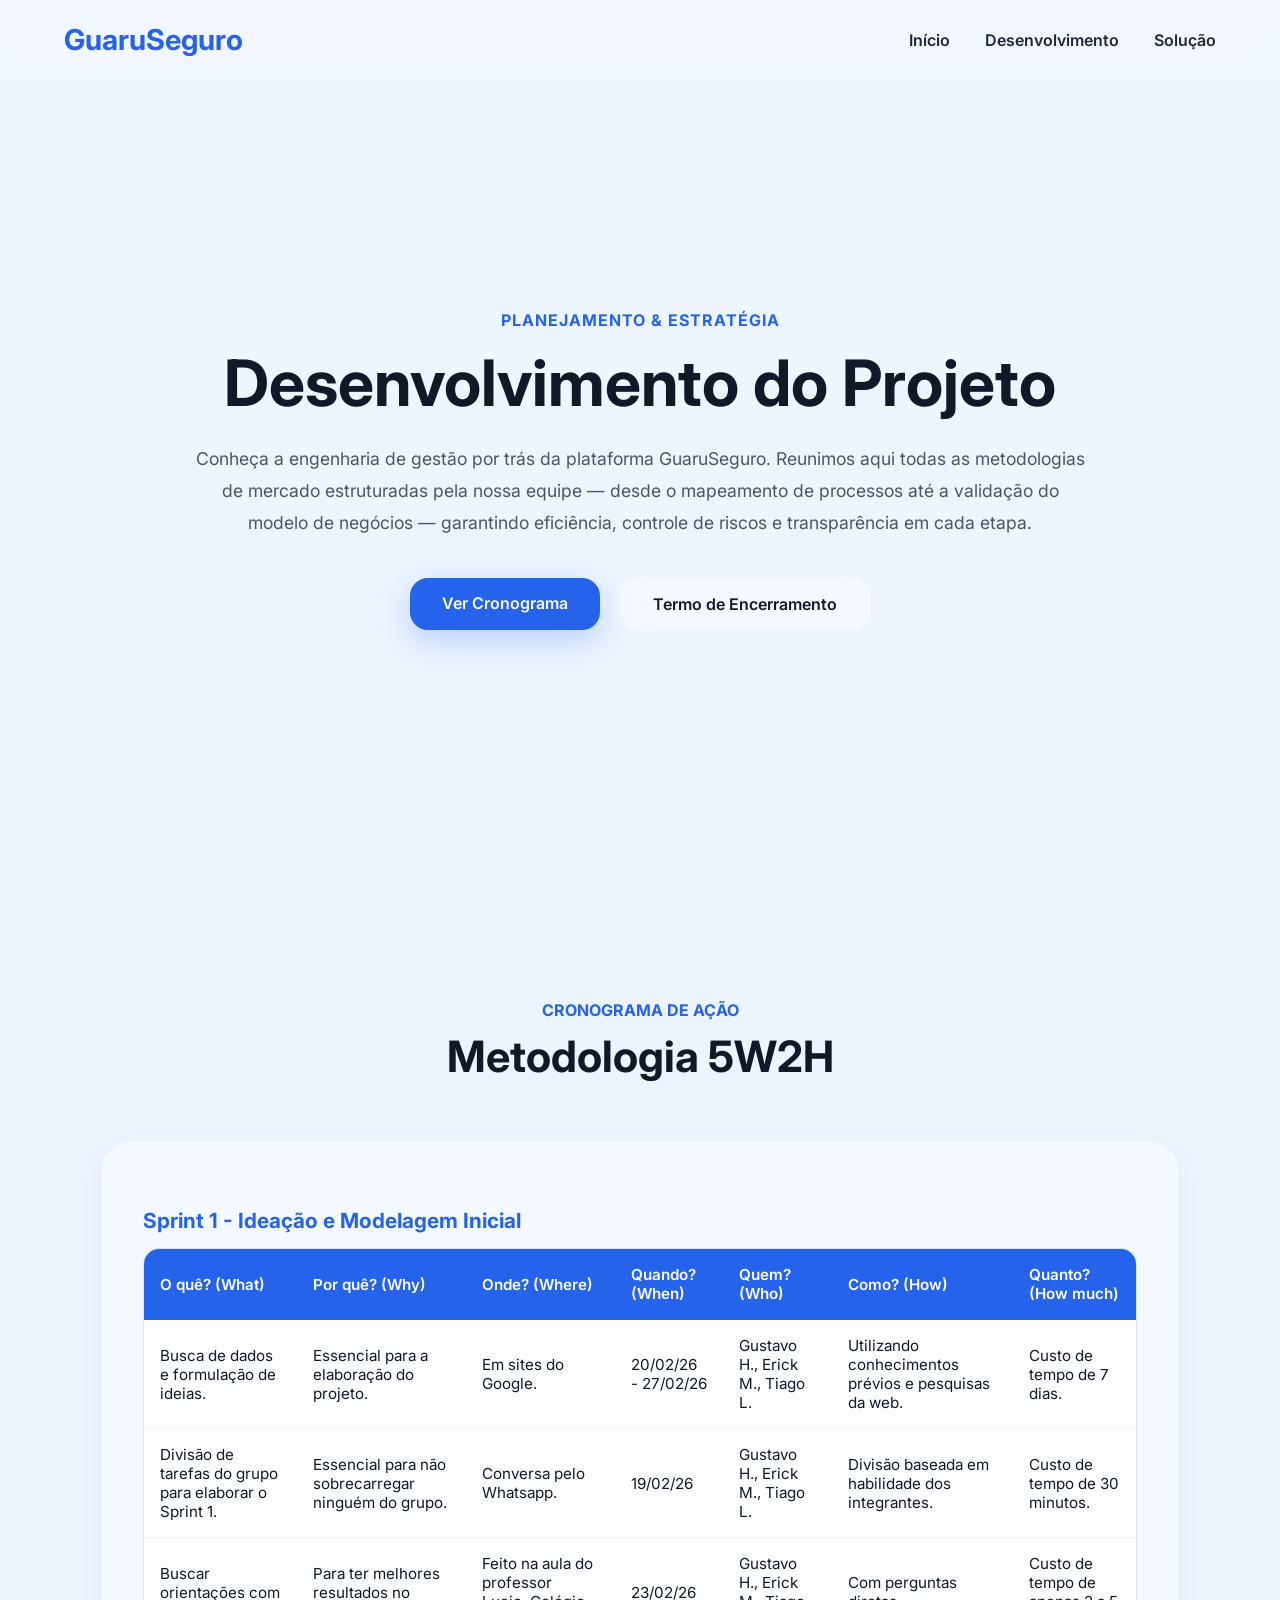
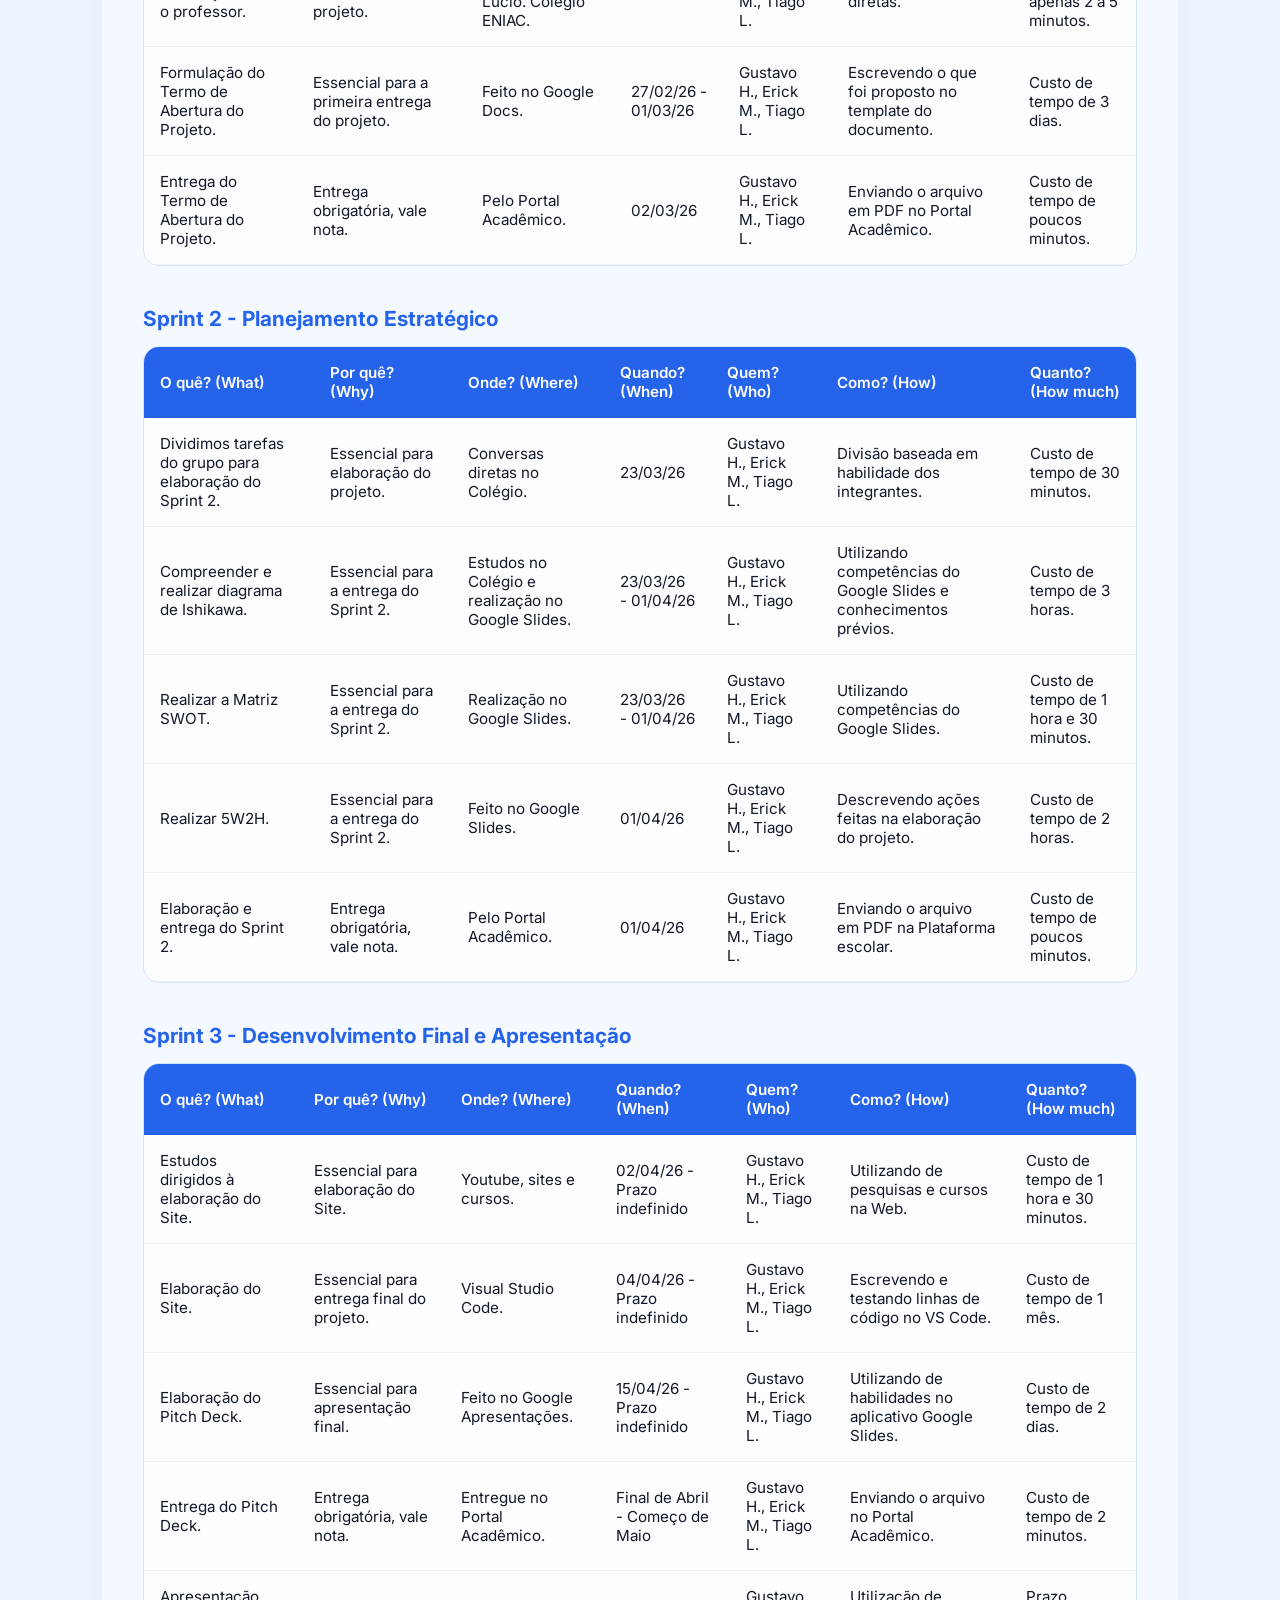
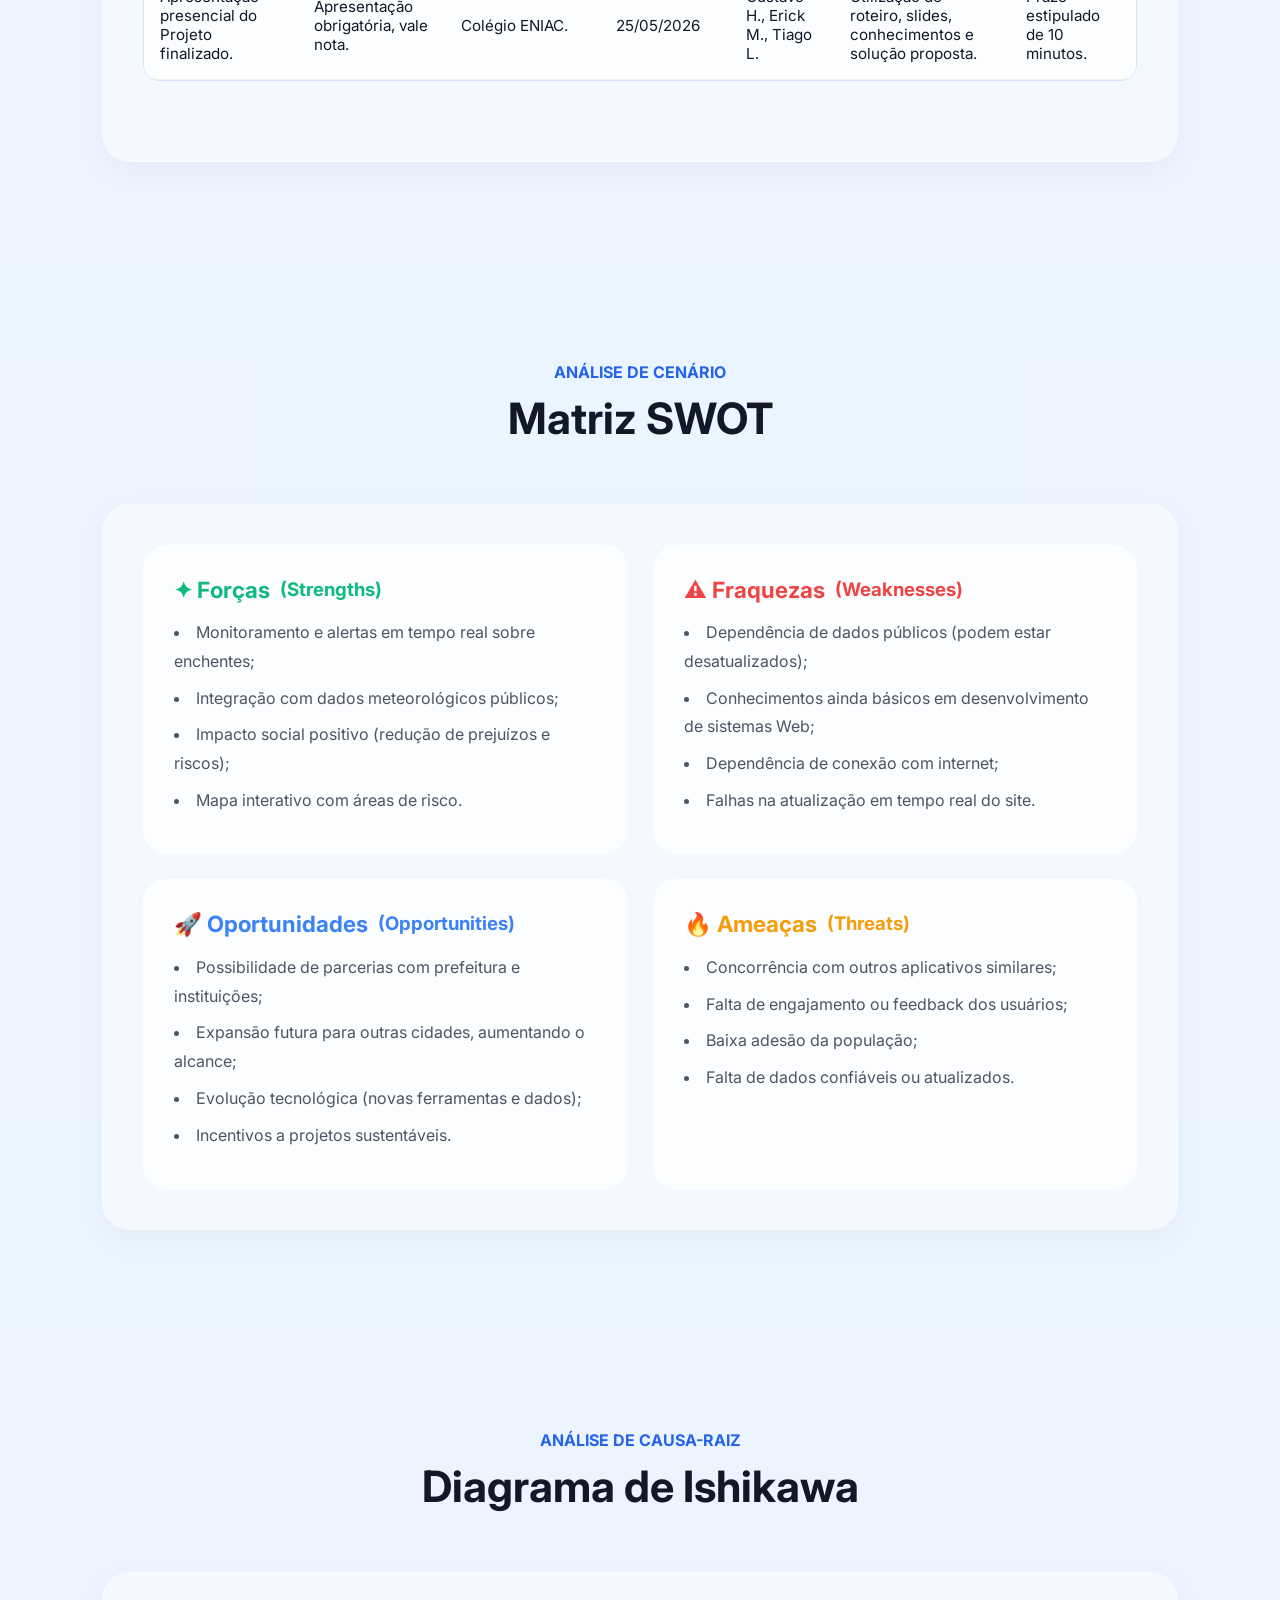
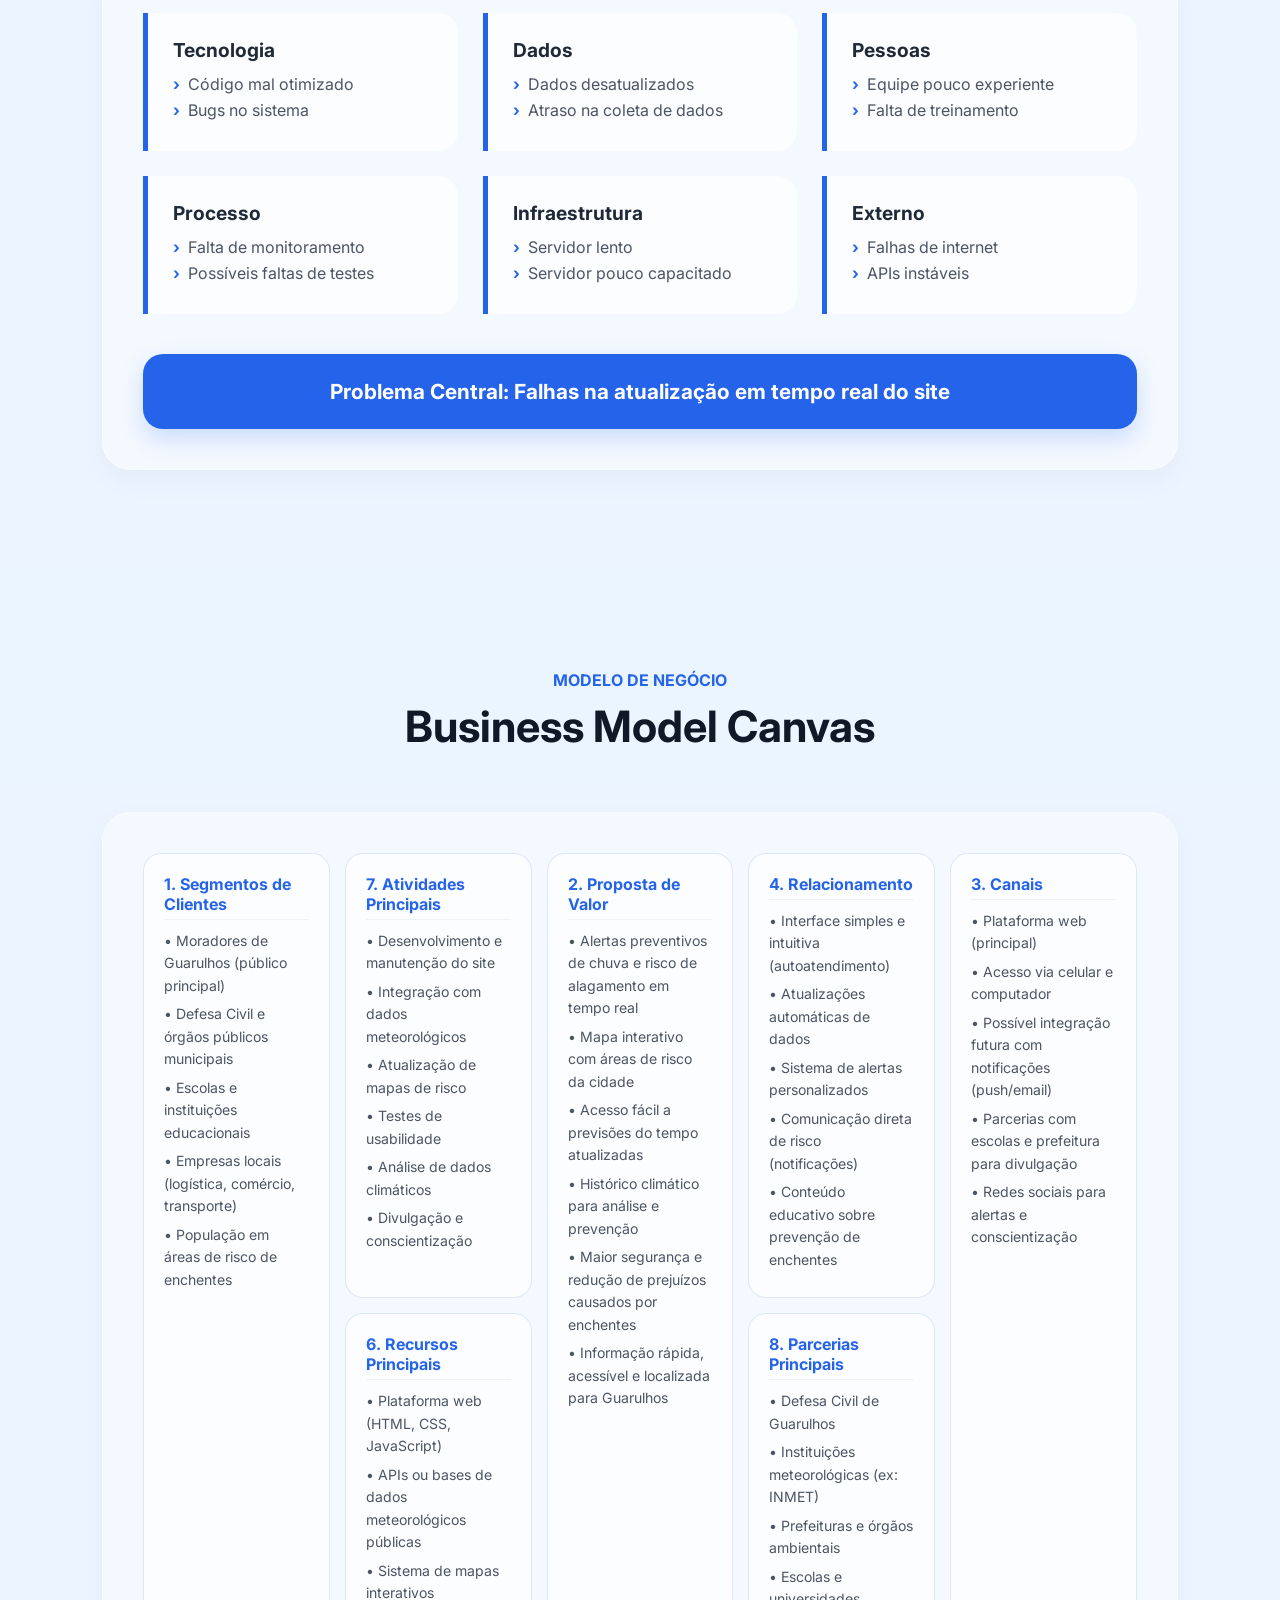
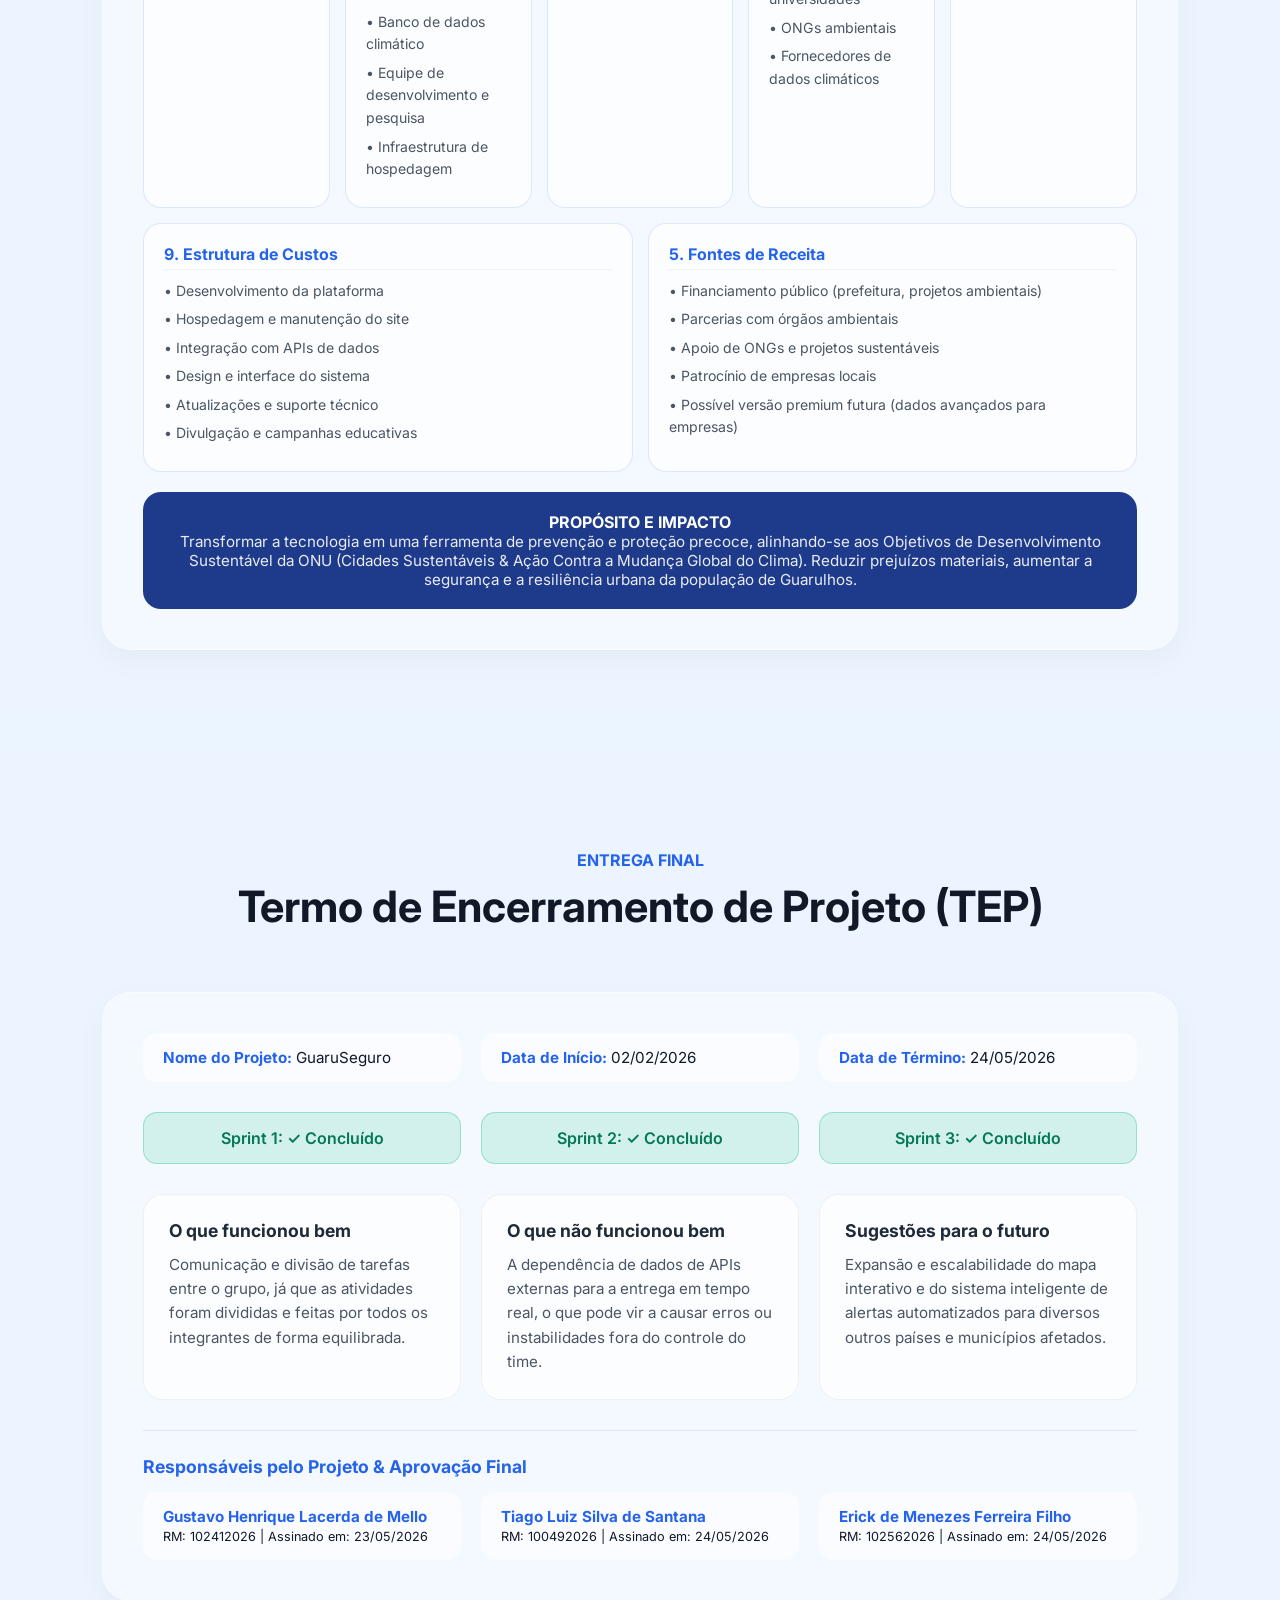
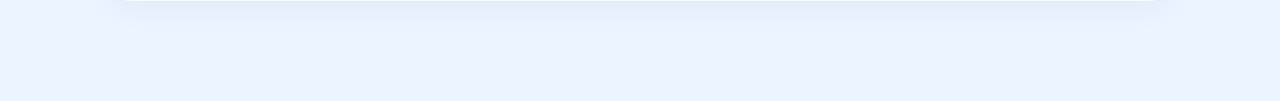
==== pages/development.html @ 0544717f "🧩 file: arrojado" ====
<!DOCTYPE html>
<html lang="pt-BR">
<head>
  <meta charset="UTF-8">
  <meta name="viewport" content="width=device-width, initial-scale=1.0">
  <title>GuaruSeguro - Desenvolvimento</title>
  <link rel="preconnect" href="https://fonts.googleapis.com">
  <link rel="preconnect" href="https://fonts.gstatic.com" crossorigin>
  <link href="https://fonts.googleapis.com/css2?family=Inter:wght@400;600;700&display=swap" rel="stylesheet">
  <style>
/* O body agora fica normal para não quebrar o 'position: fixed' da navbar */
body {
  background:#ebf4ff;
  color:#111827;
}

/* Criamos a classe para o container de conteúdo que vai transicionar */
.page-content {
  opacity: 0;
  transform: translateY(10px);
  transition: opacity 0.4s ease, transform 0.4s ease;
}

/* Classe de entrada suave */
.page-content.fade-enter-active {
  opacity: 1;
  transform: translateY(0);
}

/* Classe de saída suave */
.page-content.fade-exit-active {
  opacity: 0;
  transform: translateY(-10px);
}
    .fade-exit {
  opacity: 0 !important;
  transform: translateY(-8px) !important;
  transition: opacity 0.3s ease-in, transform 0.3s ease-in;
}
    /* CSS Base e Navbar fornecidos */
    *{
      margin:0;
      padding:0;
      box-sizing:border-box;
      scroll-behavior:smooth;
    }

    body{
      font-family:'Inter', sans-serif;
      background:#ebf4ff;
      color:#111827;
    }

    header{
      position:fixed;
      top:0;
      left:0;
      width:100%;
      z-index:1000;
      background:rgba(255,255,255,0.18);
      backdrop-filter:blur(14px);
      -webkit-backdrop-filter:blur(14px);
      border-bottom:1px solid rgba(255,255,255,0.2);
    }

    .navbar{
      width:90%;
      max-width:1400px;
      margin:auto;
      display:flex;
      justify-content:space-between;
      align-items:center;
      padding:22px 0;
    }

    .logo h1{
      color:#2563eb;
      font-size:1.8rem;
      font-weight:700;
    }

    .nav-links{
      display:flex;
      gap:35px;
      list-style:none;
    }

    .nav-links a{
      text-decoration:none;
      color:#1f2937;
      font-weight:600;
      transition:0.3s;
      position:relative;
    }

    .nav-links a::after{
      content:'';
      position:absolute;
      left:0;
      bottom:-6px;
      width:0%;
      height:2px;
      background:#2563eb;
      transition:0.3s;
    }

    .nav-links a:hover{
      color:#2563eb;
    }

    .nav-links a:hover::after{
      width:100%;
    }

    /* HERO */
    .hero{
      position:relative;
      min-height:100vh;
      display:flex;
      justify-content:center;
      align-items:center;
      text-align:center;
      padding:120px 20px 80px;
      background:
        linear-gradient(
          rgba(255,255,255,0.20),
          rgba(235,244,255,0.55)
        ),
        url('https://images.unsplash.com/photo-1500375592092-40eb2168fd21?q=80&w=2070');
      background-size:cover;
      background-position:center;
      overflow:hidden;
    }

    .hero::after{
      content:'';
      position:absolute;
      left:0;
      bottom:0;
      width:100%;
      height:260px;
      background:linear-gradient(
        to bottom,
        rgba(235,244,255,0),
        #ebf4ff
      );
      pointer-events:none;
    }

    .hero-content {
      max-width: 900px;
      position: relative;
      z-index: 2;
    }

    .hero-tag{
      color:#2563eb;
      font-weight:700;
      margin-bottom:18px;
      letter-spacing:1px;
    }

    .hero h1{
      font-size:4rem;
      line-height:1.1;
      margin-bottom:25px;
    }

    .hero-description{
      font-size:1.1rem;
      line-height:1.8;
      color:#4b5563;
      margin-bottom:40px;
    }

    .hero-buttons{
      display:flex;
      justify-content:center;
      gap:20px;
      flex-wrap:wrap;
    }

    .btn-primary,
    .btn-secondary{
      padding:15px 32px;
      border-radius:18px;
      text-decoration:none;
      font-weight:600;
      transition:0.3s;
    }

    .btn-primary{
      background:#2563eb;
      color:white;
      box-shadow: 0 10px 30px rgba(37,99,235,0.25);
    }

    .btn-primary:hover{
      transform:translateY(-5px);
      box-shadow: 0 18px 35px rgba(37,99,235,0.35);
    }

    .btn-secondary{
      background:rgba(255,255,255,0.4);
      backdrop-filter:blur(10px);
      border:1px solid rgba(255,255,255,0.4);
      color:#111827;
    }

    .btn-secondary:hover{
      transform:translateY(-5px);
      background:rgba(255,255,255,0.6);
    }

    /* SECTIONS COMPARTILHADAS */
    section{
      padding:100px 8%;
    }

    .section-title{
      text-align:center;
      margin-bottom:60px;
    }

    .section-title p{
      color:#2563eb;
      font-weight:700;
      margin-bottom:10px;
    }

    .section-title h2{
      font-size:2.7rem;
    }

    /* Glassmorphism Container Base */
    .glass-container {
      background: rgba(255, 255, 255, 0.45);
      backdrop-filter: blur(12px);
      -webkit-backdrop-filter: blur(12px);
      border: 1px solid rgba(255, 255, 255, 0.4);
      border-radius: 28px;
      padding: 40px;
      box-shadow: 0 10px 30px rgba(0,0,0,0.04);
    }

    /* 1. ESTILIZAÇÃO 5W2H (Tabelas Responsivas) */
    .table-wrapper {
      overflow-x: auto;
      margin-bottom: 40px;
      border-radius: 16px;
      border: 1px solid rgba(37, 99, 235, 0.15);
    }

    .sprint-title {
      font-size: 1.3rem;
      color: #2563eb;
      margin: 25px 0 15px;
      font-weight: 700;
    }

    table {
      width: 100%;
      border-collapse: collapse;
      text-align: left;
      background: rgba(255, 255, 255, 0.7);
      font-size: 0.95rem;
    }

    th, td {
      padding: 16px;
      border-bottom: 1px solid rgba(0, 0, 0, 0.05);
    }

    th {
      background: #2563eb;
      color: white;
      font-weight: 600;
    }

    tr:hover {
      background: rgba(37, 99, 235, 0.04);
    }

    /* 2. ESTILIZAÇÃO MATRIZ SWOT */
    .swot-grid {
      display: grid;
      grid-template-columns: repeat(2, 11fr);
      gap: 25px;
    }

    .swot-card {
      padding: 30px;
      border-radius: 24px;
      background: rgba(255, 255, 255, 0.6);
      border: 1px solid rgba(255, 255, 255, 0.5);
      transition: transform 0.3s;
    }

    .swot-card:hover {
      transform: translateY(-5px);
    }

    .swot-card h3 {
      font-size: 1.4rem;
      margin-bottom: 15px;
      display: flex;
      align-items: center;
      gap: 10px;
    }

    .swot-card ul {
      list-style-position: inside;
      line-height: 1.8;
      color: #4b5563;
    }

    .swot-card li {
      margin-bottom: 8px;
    }

    .swot-forcas h3 { color: #10b981; }  /* Verde */
    .swot-fraquezas h3 { color: #ef4444; } /* Vermelho */
    .swot-oportunidades h3 { color: #3b82f6; } /* Azul */
    .swot-ameacas h3 { color: #f59e0b; } /* Laranja */

    /* 3. ESTILIZAÇÃO ISHIKAWA */
    .ishikawa-grid {
      display: grid;
      grid-template-columns: repeat(3, 1fr);
      gap: 25px;
      margin-bottom: 40px;
    }

    .ishikawa-box {
      background: rgba(255, 255, 255, 0.6);
      border-left: 5px solid #2563eb;
      padding: 25px;
      border-radius: 0 20px 20px 0;
    }

    .ishikawa-box h3 {
      color: #1f2937;
      margin-bottom: 12px;
      font-size: 1.2rem;
    }

    .ishikawa-box ul {
      list-style-type: none;
      color: #4b5563;
    }

    .ishikawa-box li {
      margin-bottom: 6px;
      position: relative;
      padding-left: 15px;
    }

    .ishikawa-box li::before {
      content: "›";
      position: absolute;
      left: 0;
      color: #2563eb;
      font-weight: bold;
    }

    .ishikawa-efeito {
      background: #2563eb;
      color: white;
      padding: 25px;
      border-radius: 20px;
      text-align: center;
      font-weight: 700;
      font-size: 1.3rem;
      box-shadow: 0 10px 25px rgba(37, 99, 235, 0.2);
    }

    /* 4. ESTILIZAÇÃO BUSINESS MODEL CANVAS */
    .bmc-grid {
      display: grid;
      grid-template-columns: repeat(5, 1fr);
      grid-template-rows: auto auto;
      gap: 15px;
      margin-bottom: 20px;
    }

    .bmc-box {
      background: rgba(255, 255, 255, 0.7);
      border: 1px solid rgba(37, 99, 235, 0.15);
      padding: 20px;
      border-radius: 18px;
    }

    .bmc-box h3 {
      font-size: 1rem;
      color: #2563eb;
      margin-bottom: 10px;
      border-bottom: 1px solid rgba(0,0,0,0.05);
      padding-bottom: 5px;
    }

    .bmc-box ul {
      list-style: none;
      font-size: 0.88rem;
      color: #4b5563;
      line-height: 1.6;
    }

    .bmc-box li { margin-bottom: 6px; }

    /* Layout Específico do Canvas */
    .col-2 { grid-row: span 2; }
    .bmc-financeiro {
      grid-column: span 5;
      display: grid;
      grid-template-columns: 1fr 1fr;
      gap: 15px;
    }

    .bmc-footer-propósito {
      margin-top: 20px;
      background: #1e3a8a;
      color: white;
      padding: 20px;
      border-radius: 18px;
      text-align: center;
    }

    .bmc-footer-propósito p { font-size: 0.95rem; opacity: 0.9; }

    /* 5. ESTILIZAÇÃO TEP */
    .tep-meta {
      display: grid;
      grid-template-columns: repeat(3, 1fr);
      gap: 20px;
      margin-bottom: 30px;
    }

    .tep-meta-item {
      background: rgba(255,255,255,0.5);
      padding: 15px 20px;
      border-radius: 14px;
      font-size: 0.95rem;
    }

    .tep-meta-item strong { color: #2563eb; }

    .tep-sprints-status {
      display: flex;
      gap: 20px;
      margin-bottom: 30px;
    }

    .status-badge {
      flex: 1;
      padding: 15px;
      border-radius: 14px;
      text-align: center;
      font-weight: 600;
      background: rgba(16, 185, 129, 0.15);
      color: #047857;
      border: 1px solid rgba(16, 185, 129, 0.3);
    }

    .tep-blocos {
      display: grid;
      grid-template-columns: repeat(3, 1fr);
      gap: 20px;
      margin-bottom: 30px;
    }

    .tep-bloco {
      background: rgba(255,255,255,0.7);
      padding: 25px;
      border-radius: 20px;
      border: 1px solid rgba(0,0,0,0.05);
    }

    .tep-bloco h3 {
      font-size: 1.1rem;
      margin-bottom: 12px;
      color: #1f2937;
    }

    .tep-bloco p { font-size: 0.95rem; color:#4b5563; line-height: 1.6; }

    .tep-assinaturas {
      border-top: 1px solid rgba(0,0,0,0.08);
      padding-top: 25px;
    }

    .tep-assinaturas h3 { font-size: 1.1rem; margin-bottom: 15px; color:#2563eb; }

    .assinaturas-grid {
      display: grid;
      grid-template-columns: repeat(3, 1fr);
      gap: 20px;
    }

    /* RESPONSIVIDADE ADICIONAL */
    @media(max-width:1024px){
      .bmc-grid { grid-template-columns: 1fr; }
      .col-2 { grid-row: span 1; }
      .bmc-financeiro { grid-column: span 1; grid-template-columns: 1fr; }
      .ishikawa-grid, .tep-blocos, .assinaturas-grid { grid-template-columns: 1fr; }
    }

    @media(max-width:900px){
      .navbar{ flex-direction:column; gap:20px; }
      .nav-links{ gap:20px; flex-wrap:wrap; justify-content:center; }
      .hero h1{ font-size:2.8rem; }
      .swot-grid, .tep-meta { grid-template-columns: 1fr; }
    }

    @media(max-width:600px){
      .hero h1{ font-size:2.2rem; }
      .section-title h2{ font-size:2rem; }
    }
  </style>
</head>
<body>

  <header>
    <nav class="navbar">
      <div class="logo">
        <h1>GuaruSeguro</h1>
      </div>
      <ul class="nav-links">
        <li><a href="index.html">Início</a></li>
        <li><a href="desenvolvimento.html">Desenvolvimento</a></li>
        <li><a href="solucao.html">Solução</a></li>
      </ul>
    </nav>
  </header>

  <section class="hero">
    <div class="hero-content">
      <p class="hero-tag">PLANEJAMENTO & ESTRATÉGIA</p>
      <h1>Desenvolvimento do Projeto</h1>
      <p class="hero-description">
        Conheça a engenharia de gestão por trás da plataforma GuaruSeguro. Reunimos aqui todas as metodologias de mercado estruturadas pela nossa equipe — desde o mapeamento de processos até a validação do modelo de negócios — garantindo eficiência, controle de riscos e transparência em cada etapa.
      </p>
      <div class="hero-buttons">
        <a href="#5w2h" class="btn-primary">Ver Cronograma</a>
        <a href="#tep" class="btn-secondary">Termo de Encerramento</a>
      </div>
    </div>
  </section>

  <section id="5w2h">
    <div class="section-title">
      <p>CRONOGRAMA DE AÇÃO</p>
      <h2>Metodologia 5W2H</h2>
    </div>
    <div class="glass-container">

      <h3 class="sprint-title">Sprint 1 - Ideação e Modelagem Inicial</h3>
      <div class="table-wrapper">
        <table>
          <thead>
            <tr>
              <th>O quê? (What)</th>
              <th>Por quê? (Why)</th>
              <th>Onde? (Where)</th>
              <th>Quando? (When)</th>
              <th>Quem? (Who)</th>
              <th>Como? (How)</th>
              <th>Quanto? (How much)</th>
            </tr>
          </thead>
          <tbody>
            <tr>
              <td>Busca de dados e formulação de ideias.</td>
              <td>Essencial para a elaboração do projeto.</td>
              <td>Em sites do Google.</td>
              <td>20/02/26 - 27/02/26</td>
              <td>Gustavo H., Erick M., Tiago L.</td>
              <td>Utilizando conhecimentos prévios e pesquisas da web.</td>
              <td>Custo de tempo de 7 dias.</td>
            </tr>
            <tr>
              <td>Divisão de tarefas do grupo para elaborar o Sprint 1.</td>
              <td>Essencial para não sobrecarregar ninguém do grupo.</td>
              <td>Conversa pelo Whatsapp.</td>
              <td>19/02/26</td>
              <td>Gustavo H., Erick M., Tiago L.</td>
              <td>Divisão baseada em habilidade dos integrantes.</td>
              <td>Custo de tempo de 30 minutos.</td>
            </tr>
            <tr>
              <td>Buscar orientações com o professor.</td>
              <td>Para ter melhores resultados no projeto.</td>
              <td>Feito na aula do professor Lucio. Colégio ENIAC.</td>
              <td>23/02/26</td>
              <td>Gustavo H., Erick M., Tiago L.</td>
              <td>Com perguntas diretas.</td>
              <td>Custo de tempo de apenas 2 a 5 minutos.</td>
            </tr>
            <tr>
              <td>Formulação do Termo de Abertura do Projeto.</td>
              <td>Essencial para a primeira entrega do projeto.</td>
              <td>Feito no Google Docs.</td>
              <td>27/02/26 - 01/03/26</td>
              <td>Gustavo H., Erick M., Tiago L.</td>
              <td>Escrevendo o que foi proposto no template do documento.</td>
              <td>Custo de tempo de 3 dias.</td>
            </tr>
            <tr>
              <td>Entrega do Termo de Abertura do Projeto.</td>
              <td>Entrega obrigatória, vale nota.</td>
              <td>Pelo Portal Acadêmico.</td>
              <td>02/03/26</td>
              <td>Gustavo H., Erick M., Tiago L.</td>
              <td>Enviando o arquivo em PDF no Portal Acadêmico.</td>
              <td>Custo de tempo de poucos minutos.</td>
            </tr>
          </tbody>
        </table>
      </div>

      <h3 class="sprint-title">Sprint 2 - Planejamento Estratégico</h3>
      <div class="table-wrapper">
        <table>
          <thead>
            <tr>
              <th>O quê? (What)</th>
              <th>Por quê? (Why)</th>
              <th>Onde? (Where)</th>
              <th>Quando? (When)</th>
              <th>Quem? (Who)</th>
              <th>Como? (How)</th>
              <th>Quanto? (How much)</th>
            </tr>
          </thead>
          <tbody>
            <tr>
              <td>Dividimos tarefas do grupo para elaboração do Sprint 2.</td>
              <td>Essencial para elaboração do projeto.</td>
              <td>Conversas diretas no Colégio.</td>
              <td>23/03/26</td>
              <td>Gustavo H., Erick M., Tiago L.</td>
              <td>Divisão baseada em habilidade dos integrantes.</td>
              <td>Custo de tempo de 30 minutos.</td>
            </tr>
            <tr>
              <td>Compreender e realizar diagrama de Ishikawa.</td>
              <td>Essencial para a entrega do Sprint 2.</td>
              <td>Estudos no Colégio e realização no Google Slides.</td>
              <td>23/03/26 - 01/04/26</td>
              <td>Gustavo H., Erick M., Tiago L.</td>
              <td>Utilizando competências do Google Slides e conhecimentos prévios.</td>
              <td>Custo de tempo de 3 horas.</td>
            </tr>
            <tr>
              <td>Realizar a Matriz SWOT.</td>
              <td>Essencial para a entrega do Sprint 2.</td>
              <td>Realização no Google Slides.</td>
              <td>23/03/26 - 01/04/26</td>
              <td>Gustavo H., Erick M., Tiago L.</td>
              <td>Utilizando competências do Google Slides.</td>
              <td>Custo de tempo de 1 hora e 30 minutos.</td>
            </tr>
            <tr>
              <td>Realizar 5W2H.</td>
              <td>Essencial para a entrega do Sprint 2.</td>
              <td>Feito no Google Slides.</td>
              <td>01/04/26</td>
              <td>Gustavo H., Erick M., Tiago L.</td>
              <td>Descrevendo ações feitas na elaboração do projeto.</td>
              <td>Custo de tempo de 2 horas.</td>
            </tr>
            <tr>
              <td>Elaboração e entrega do Sprint 2.</td>
              <td>Entrega obrigatória, vale nota.</td>
              <td>Pelo Portal Acadêmico.</td>
              <td>01/04/26</td>
              <td>Gustavo H., Erick M., Tiago L.</td>
              <td>Enviando o arquivo em PDF na Plataforma escolar.</td>
              <td>Custo de tempo de poucos minutos.</td>
            </tr>
          </tbody>
        </table>
      </div>

      <h3 class="sprint-title">Sprint 3 - Desenvolvimento Final e Apresentação</h3>
      <div class="table-wrapper">
        <table>
          <thead>
            <tr>
              <th>O quê? (What)</th>
              <th>Por quê? (Why)</th>
              <th>Onde? (Where)</th>
              <th>Quando? (When)</th>
              <th>Quem? (Who)</th>
              <th>Como? (How)</th>
              <th>Quanto? (How much)</th>
            </tr>
          </thead>
          <tbody>
            <tr>
              <td>Estudos dirigidos à elaboração do Site.</td>
              <td>Essencial para elaboração do Site.</td>
              <td>Youtube, sites e cursos.</td>
              <td>02/04/26 - Prazo indefinido</td>
              <td>Gustavo H., Erick M., Tiago L.</td>
              <td>Utilizando de pesquisas e cursos na Web.</td>
              <td>Custo de tempo de 1 hora e 30 minutos.</td>
            </tr>
            <tr>
              <td>Elaboração do Site.</td>
              <td>Essencial para entrega final do projeto.</td>
              <td>Visual Studio Code.</td>
              <td>04/04/26 - Prazo indefinido</td>
              <td>Gustavo H., Erick M., Tiago L.</td>
              <td>Escrevendo e testando linhas de código no VS Code.</td>
              <td>Custo de tempo de 1 mês.</td>
            </tr>
            <tr>
              <td>Elaboração do Pitch Deck.</td>
              <td>Essencial para apresentação final.</td>
              <td>Feito no Google Apresentações.</td>
              <td>15/04/26 - Prazo indefinido</td>
              <td>Gustavo H., Erick M., Tiago L.</td>
              <td>Utilizando de habilidades no aplicativo Google Slides.</td>
              <td>Custo de tempo de 2 dias.</td>
            </tr>
            <tr>
              <td>Entrega do Pitch Deck.</td>
              <td>Entrega obrigatória, vale nota.</td>
              <td>Entregue no Portal Acadêmico.</td>
              <td>Final de Abril - Começo de Maio</td>
              <td>Gustavo H., Erick M., Tiago L.</td>
              <td>Enviando o arquivo no Portal Acadêmico.</td>
              <td>Custo de tempo de 2 minutos.</td>
            </tr>
            <tr>
              <td>Apresentação presencial do Projeto finalizado.</td>
              <td>Apresentação obrigatória, vale nota.</td>
              <td>Colégio ENIAC.</td>
              <td>25/05/2026</td>
              <td>Gustavo H., Erick M., Tiago L.</td>
              <td>Utilização de roteiro, slides, conhecimentos e solução proposta.</td>
              <td>Prazo estipulado de 10 minutos.</td>
            </tr>
          </tbody>
        </table>
      </div>

    </div>
  </section>

  <section id="swot" style="background: rgba(235, 244, 255, 0.4);">
    <div class="section-title">
      <p>ANÁLISE DE CENÁRIO</p>
      <h2>Matriz SWOT</h2>
    </div>
    <div class="glass-container swot-grid">
      
      <div class="swot-card swot-forcas">
        <h3>✦ Forças <small>(Strengths)</small></h3>
        <ul>
          <li>Monitoramento e alertas em tempo real sobre enchentes;</li>
          <li>Integração com dados meteorológicos públicos;</li>
          <li>Impacto social positivo (redução de prejuízos e riscos);</li>
          <li>Mapa interativo com áreas de risco.</li>
        </ul>
      </div>

      <div class="swot-card swot-fraquezas">
        <h3>⚠️ Fraquezas <small>(Weaknesses)</small></h3>
        <ul>
          <li>Dependência de dados públicos (podem estar desatualizados);</li>
          <li>Conhecimentos ainda básicos em desenvolvimento de sistemas Web;</li>
          <li>Dependência de conexão com internet;</li>
          <li>Falhas na atualização em tempo real do site.</li>
        </ul>
      </div>

      <div class="swot-card swot-oportunidades">
        <h3>🚀 Oportunidades <small>(Opportunities)</small></h3>
        <ul>
          <li>Possibilidade de parcerias com prefeitura e instituições;</li>
          <li>Expansão futura para outras cidades, aumentando o alcance;</li>
          <li>Evolução tecnológica (novas ferramentas e dados);</li>
          <li>Incentivos a projetos sustentáveis.</li>
        </ul>
      </div>

      <div class="swot-card swot-ameacas">
        <h3>🔥 Ameaças <small>(Threats)</small></h3>
        <ul>
          <li>Concorrência com outros aplicativos similares;</li>
          <li>Falta de engajamento ou feedback dos usuários;</li>
          <li>Baixa adesão da população;</li>
          <li>Falta de dados confiáveis ou atualizados.</li>
        </ul>
      </div>

    </div>
  </section>

  <section id="ishikawa">
    <div class="section-title">
      <p>ANÁLISE DE CAUSA-RAIZ</p>
      <h2>Diagrama de Ishikawa</h2>
    </div>
    <div class="glass-container">
      <div class="ishikawa-grid">
        
        <div class="ishikawa-box">
          <h3>Tecnologia</h3>
          <ul>
            <li>Código mal otimizado</li>
            <li>Bugs no sistema</li>
          </ul>
        </div>

        <div class="ishikawa-box">
          <h3>Dados</h3>
          <ul>
            <li>Dados desatualizados</li>
            <li>Atraso na coleta de dados</li>
          </ul>
        </div>

        <div class="ishikawa-box">
          <h3>Pessoas</h3>
          <ul>
            <li>Equipe pouco experiente</li>
            <li>Falta de treinamento</li>
          </ul>
        </div>

        <div class="ishikawa-box">
          <h3>Processo</h3>
          <ul>
            <li>Falta de monitoramento</li>
            <li>Possíveis faltas de testes</li>
          </ul>
        </div>

        <div class="ishikawa-box">
          <h3>Infraestrutura</h3>
          <ul>
            <li>Servidor lento</li>
            <li>Servidor pouco capacitado</li>
          </ul>
        </div>

        <div class="ishikawa-box">
          <h3>Externo</h3>
          <ul>
            <li>Falhas de internet</li>
            <li>APIs instáveis</li>
          </ul>
        </div>

      </div>

      <div class="ishikawa-efeito">
        Problema Central: Falhas na atualização em tempo real do site
      </div>
    </div>
  </section>

  <section id="canvas" style="background: rgba(235, 244, 255, 0.4);">
    <div class="section-title">
      <p>MODELO DE NEGÓCIO</p>
      <h2>Business Model Canvas</h2>
    </div>
    <div class="glass-container">
      <div class="bmc-grid">
        
        <div class="bmc-box col-2">
          <h3>1. Segmentos de Clientes</h3>
          <ul>
            <li>• Moradores de Guarulhos (público principal)</li>
            <li>• Defesa Civil e órgãos públicos municipais</li>
            <li>• Escolas e instituições educacionais</li>
            <li>• Empresas locais (logística, comércio, transporte)</li>
            <li>• População em áreas de risco de enchentes</li>
          </ul>
        </div>

        <div class="bmc-box">
          <h3>7. Atividades Principais</h3>
          <ul>
            <li>• Desenvolvimento e manutenção do site</li>
            <li>• Integração com dados meteorológicos</li>
            <li>• Atualização de mapas de risco</li>
            <li>• Testes de usabilidade</li>
            <li>• Análise de dados climáticos</li>
            <li>• Divulgação e conscientização</li>
          </ul>
        </div>

        <div class="bmc-box col-2">
          <h3>2. Proposta de Valor</h3>
          <ul>
            <li>• Alertas preventivos de chuva e risco de alagamento em tempo real</li>
            <li>• Mapa interativo com áreas de risco da cidade</li>
            <li>• Acesso fácil a previsões do tempo atualizadas</li>
            <li>• Histórico climático para análise e prevenção</li>
            <li>• Maior segurança e redução de prejuízos causados por enchentes</li>
            <li>• Informação rápida, acessível e localizada para Guarulhos</li>
          </ul>
        </div>

        <div class="bmc-box">
          <h3>4. Relacionamento</h3>
          <ul>
            <li>• Interface simples e intuitiva (autoatendimento)</li>
            <li>• Atualizações automáticas de dados</li>
            <li>• Sistema de alertas personalizados</li>
            <li>• Comunicação direta de risco (notificações)</li>
            <li>• Conteúdo educativo sobre prevenção de enchentes</li>
          </ul>
        </div>

        <div class="bmc-box col-2">
          <h3>3. Canais</h3>
          <ul>
            <li>• Plataforma web (principal)</li>
            <li>• Acesso via celular e computador</li>
            <li>• Possível integração futura com notificações (push/email)</li>
            <li>• Parcerias com escolas e prefeitura para divulgação</li>
            <li>• Redes sociais para alertas e conscientização</li>
          </ul>
        </div>

        <div class="bmc-box">
          <h3>6. Recursos Principais</h3>
          <ul>
            <li>• Plataforma web (HTML, CSS, JavaScript)</li>
            <li>• APIs ou bases de dados meteorológicos públicas</li>
            <li>• Sistema de mapas interativos</li>
            <li>• Banco de dados climático</li>
            <li>• Equipe de desenvolvimento e pesquisa</li>
            <li>• Infraestrutura de hospedagem</li>
          </ul>
        </div>

        <div class="bmc-box">
          <h3>8. Parcerias Principais</h3>
          <ul>
            <li>• Defesa Civil de Guarulhos</li>
            <li>• Instituições meteorológicas (ex: INMET)</li>
            <li>• Prefeituras e órgãos ambientais</li>
            <li>• Escolas e universidades</li>
            <li>• ONGs ambientais</li>
            <li>• Fornecedores de dados climáticos</li>
          </ul>
        </div>

        <div class="bmc-financeiro">
          <div class="bmc-box">
            <h3>9. Estrutura de Custos</h3>
            <ul>
              <li>• Desenvolvimento da plataforma</li>
              <li>• Hospedagem e manutenção do site</li>
              <li>• Integração com APIs de dados</li>
              <li>• Design e interface do sistema</li>
              <li>• Atualizações e suporte técnico</li>
              <li>• Divulgação e campanhas educativas</li>
            </ul>
          </div>

          <div class="bmc-box">
            <h3>5. Fontes de Receita</h3>
            <ul>
              <li>• Financiamento público (prefeitura, projetos ambientais)</li>
              <li>• Parcerias com órgãos ambientais</li>
              <li>• Apoio de ONGs e projetos sustentáveis</li>
              <li>• Patrocínio de empresas locais</li>
              <li>• Possível versão premium futura (dados avançados para empresas)</li>
            </ul>
          </div>
        </div>

      </div>

      <div class="bmc-footer-propósito">
        <strong>PROPÓSITO E IMPACTO</strong>
        <p>Transformar a tecnologia em uma ferramenta de prevenção e proteção precoce, alinhando-se aos Objetivos de Desenvolvimento Sustentável da ONU (Cidades Sustentáveis & Ação Contra a Mudança Global do Clima). Reduzir prejuízos materiais, aumentar a segurança e a resiliência urbana da população de Guarulhos.</p>
      </div>
    </div>
  </section>

  <section id="tep">
    <div class="section-title">
      <p>ENTREGA FINAL</p>
      <h2>Termo de Encerramento de Projeto (TEP)</h2>
    </div>
    <div class="glass-container">
      
      <div class="tep-meta">
        <div class="tep-meta-item"><strong>Nome do Projeto:</strong> GuaruSeguro</div>
        <div class="tep-meta-item"><strong>Data de Início:</strong> 02/02/2026</div>
        <div class="tep-meta-item"><strong>Data de Término:</strong> 24/05/2026</div>
      </div>

      <div class="tep-sprints-status">
        <div class="status-badge">Sprint 1: ✓ Concluído</div>
        <div class="status-badge">Sprint 2: ✓ Concluído</div>
        <div class="status-badge">Sprint 3: ✓ Concluído</div>
      </div>

      <div class="tep-blocos">
        <div class="tep-bloco">
          <h3>O que funcionou bem</h3>
          <p>Comunicação e divisão de tarefas entre o grupo, já que as atividades foram divididas e feitas por todos os integrantes de forma equilibrada.</p>
        </div>
        
        <div class="tep-bloco">
          <h3>O que não funcionou bem</h3>
          <p>A dependência de dados de APIs externas para a entrega em tempo real, o que pode vir a causar erros ou instabilidades fora do controle do time.</p>
        </div>

        <div class="tep-bloco">
          <h3>Sugestões para o futuro</h3>
          <p>Expansão e escalabilidade do mapa interativo e do sistema inteligente de alertas automatizados para diversos outros países e municípios afetados.</p>
        </div>
      </div>

      <div class="tep-assinaturas">
        <h3>Responsáveis pelo Projeto & Aprovação Final</h3>
        <div class="assinaturas-grid">
          <div class="tep-meta-item">
            <strong>Gustavo Henrique Lacerda de Mello</strong><br>
            <small>RM: 102412026 | Assinado em: 23/05/2026</small>
          </div>
          <div class="tep-meta-item">
            <strong>Tiago Luiz Silva de Santana</strong><br>
            <small>RM: 100492026 | Assinado em: 24/05/2026</small>
          </div>
          <div class="tep-meta-item">
            <strong>Erick de Menezes Ferreira Filho</strong><br>
            <small>RM: 102562026 | Assinado em: 24/05/2026</small>
          </div>
        </div>
      </div>

    </div>
  </section>
  <script>
document.addEventListener('DOMContentLoaded', () => {
  const body = document.body;

  // 1. Ativa a animação de entrada assim que o DOM estiver pronto
  // Usamos um pequeno timeout de 50ms para garantir que o navegador registre o estado inicial invisível
  setTimeout(() => {
    body.classList.add('fade-enter-active');
  }, 50);

  // 2. Captura os links da navbar e botões (exceto links internos de âncora como #mapa)
  const links = document.querySelectorAll('.nav-links a, .hero-buttons a:not([href^="#"])');
  
  links.forEach(link => {
    link.addEventListener('click', (e) => {
      // Verifica se o link é para outra página mesmo
      if (link.hostname === window.location.hostname) {
        e.preventDefault(); // Segura a mudança instantânea de página
        const targetUrl = link.href;
        
        // Remove a classe de entrada e adiciona a de saída
        body.classList.remove('fade-enter-active');
        body.classList.add('fade-exit-active');
        
        // Aguarda os 400ms da animação do CSS terminar antes de navegar de fato
        setTimeout(() => {
          window.location.href = targetUrl;
        }, 400);
      }
    });
  });
});
</script>

</body>
</html>
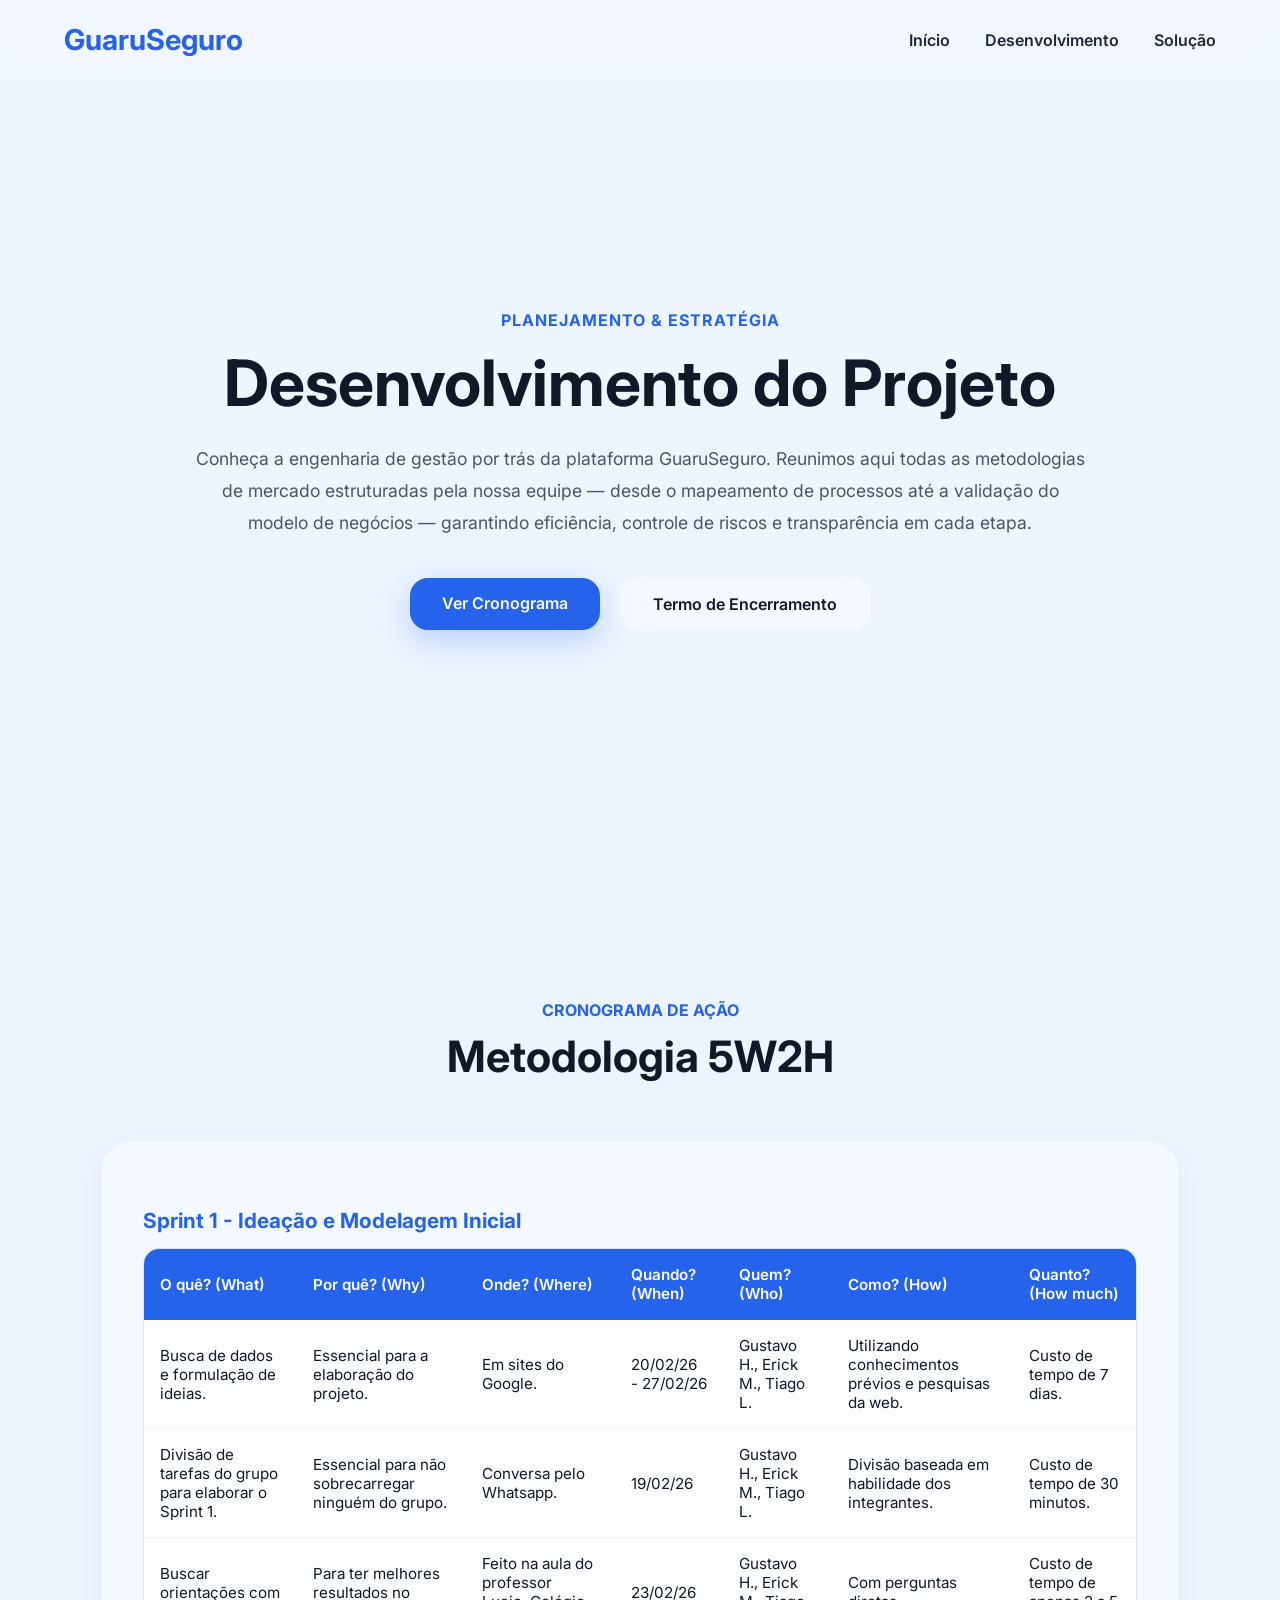
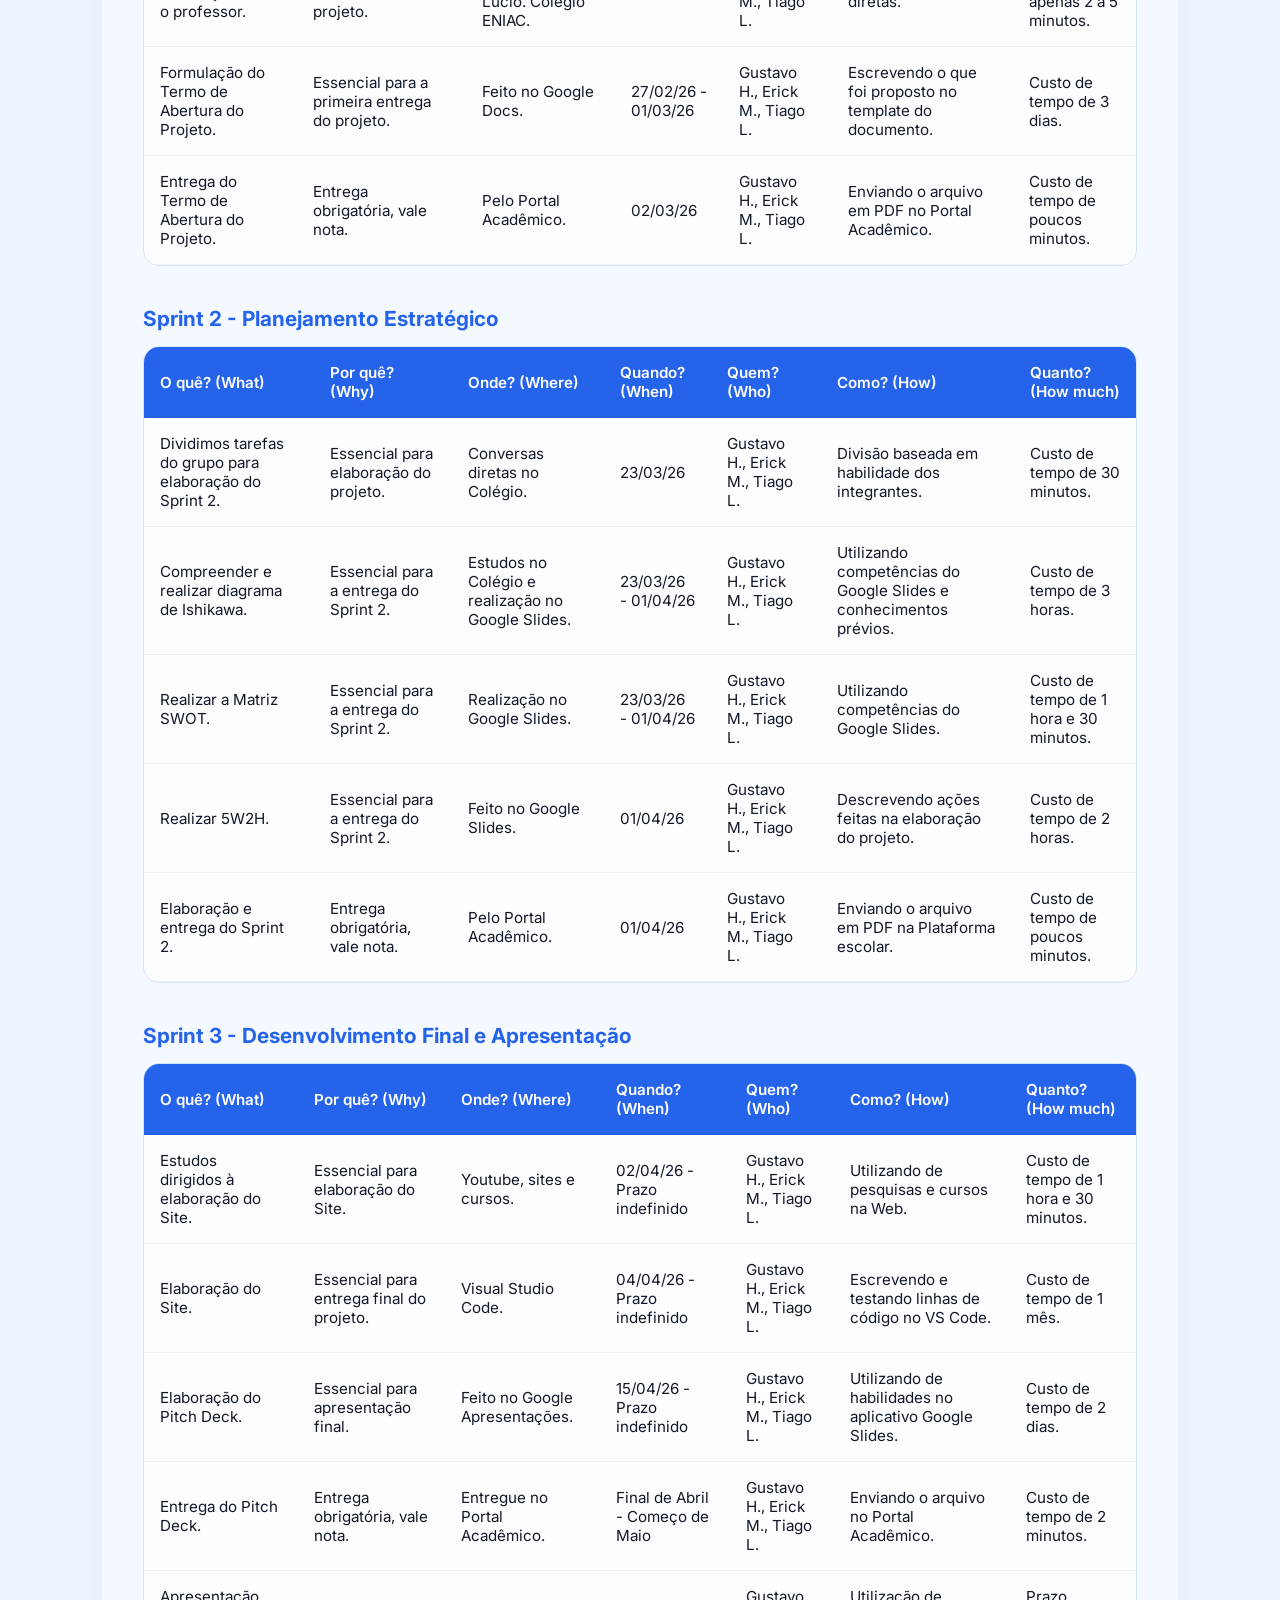
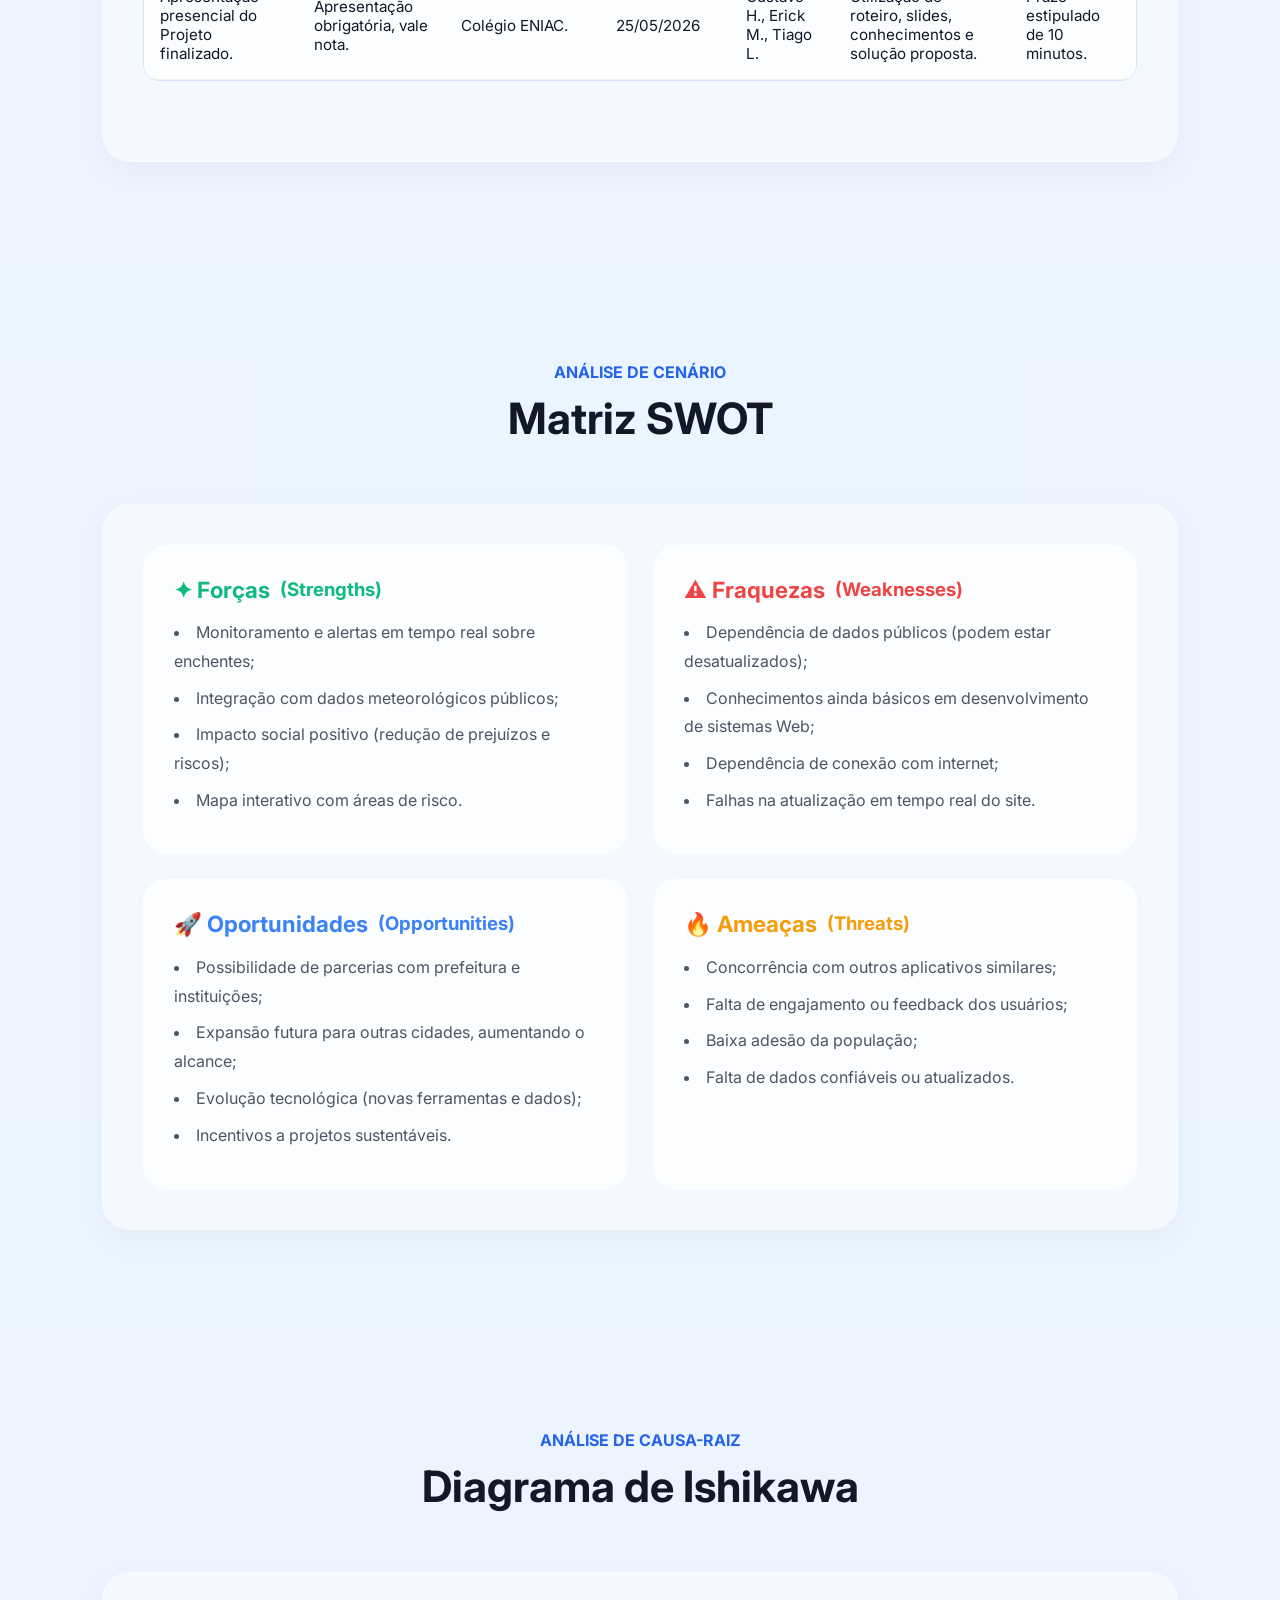
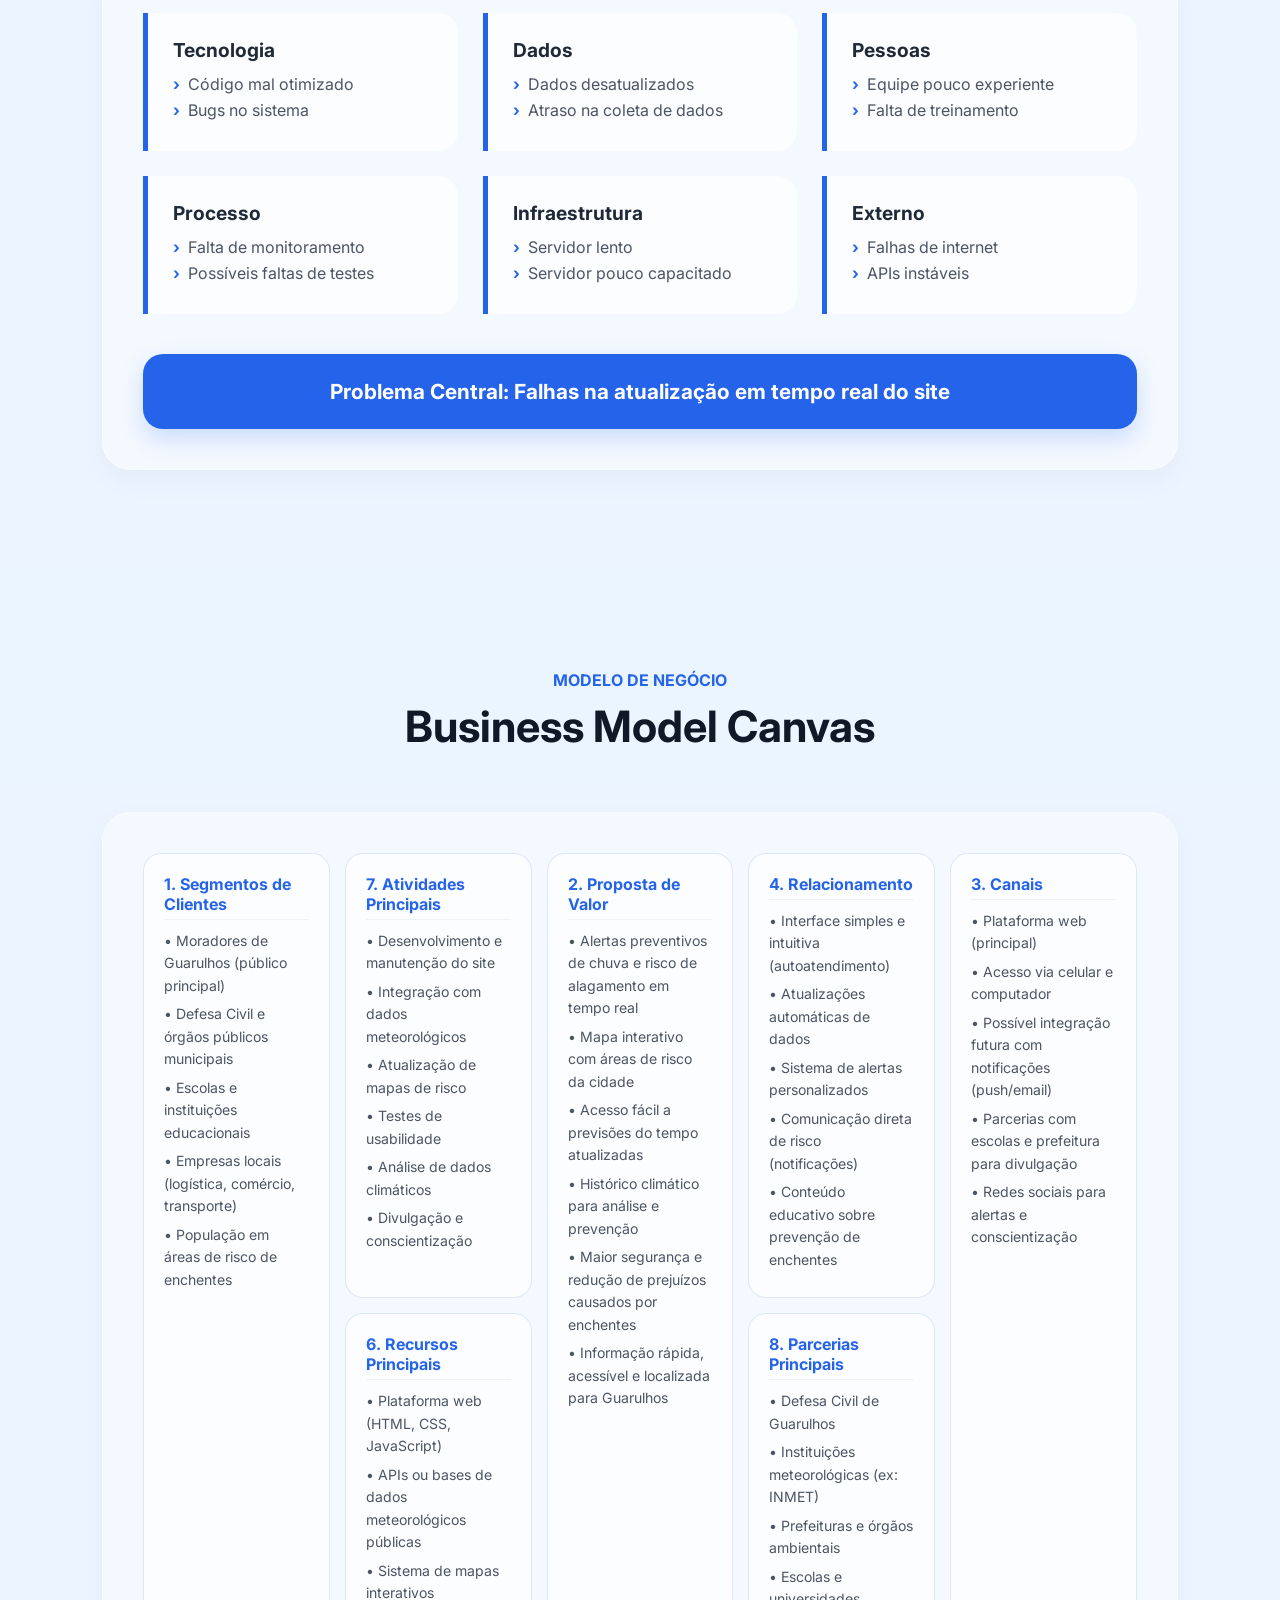
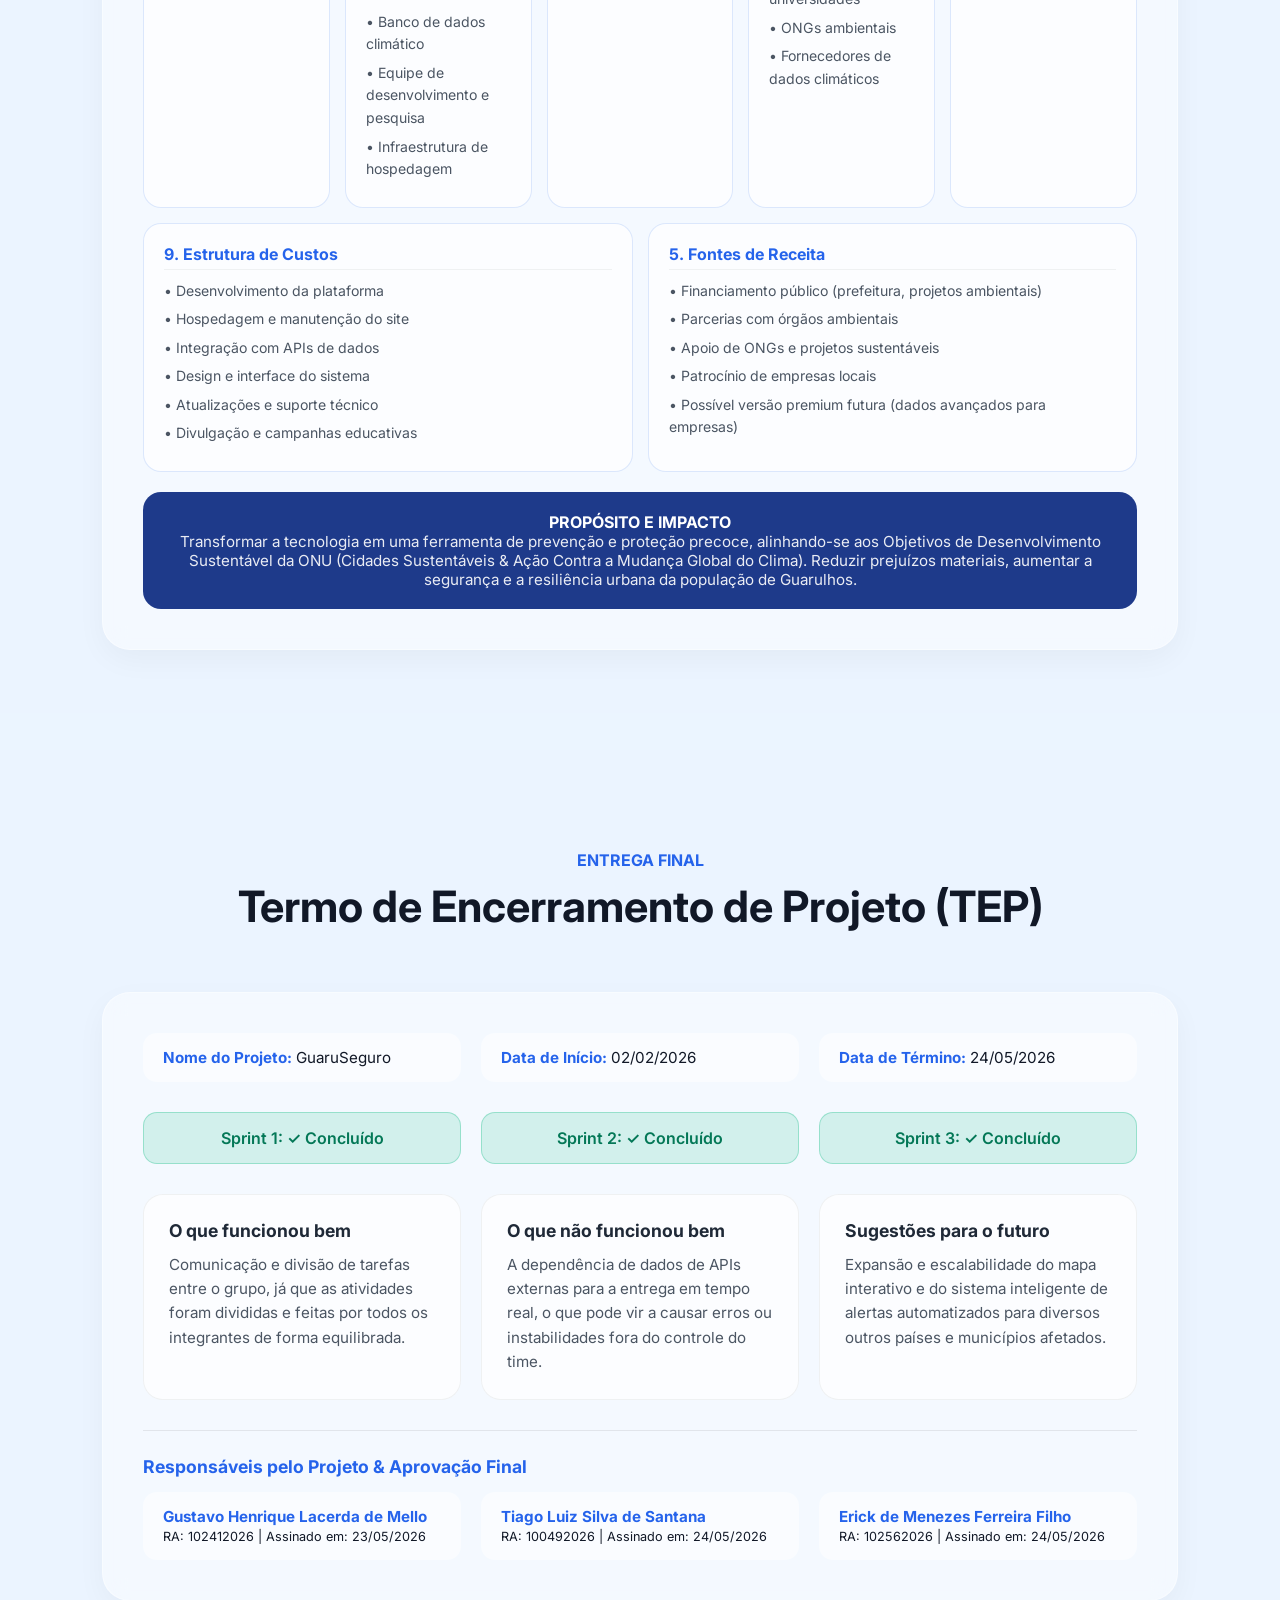
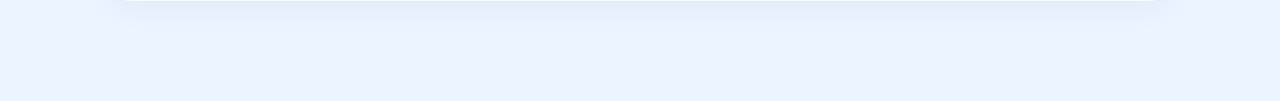
==== commit 8df3d949: "✨ feat: adicionar componente de player de vídeo" ====
--- a/pages/development.html
+++ b/pages/development.html
@@ -8,35 +8,35 @@
   <link rel="preconnect" href="https://fonts.gstatic.com" crossorigin>
   <link href="https://fonts.googleapis.com/css2?family=Inter:wght@400;600;700&display=swap" rel="stylesheet">
   <style>
-/* O body agora fica normal para não quebrar o 'position: fixed' da navbar */
-body {
-  background:#ebf4ff;
-  color:#111827;
-}
-
-/* Criamos a classe para o container de conteúdo que vai transicionar */
-.page-content {
-  opacity: 0;
-  transform: translateY(10px);
-  transition: opacity 0.4s ease, transform 0.4s ease;
-}
-
-/* Classe de entrada suave */
-.page-content.fade-enter-active {
-  opacity: 1;
-  transform: translateY(0);
-}
-
-/* Classe de saída suave */
-.page-content.fade-exit-active {
-  opacity: 0;
-  transform: translateY(-10px);
-}
-    .fade-exit {
-  opacity: 0 !important;
-  transform: translateY(-8px) !important;
-  transition: opacity 0.3s ease-in, transform 0.3s ease-in;
-}
+    /* O body agora fica normal para não quebrar o 'position: fixed' da navbar */
+    body {
+      background:#ebf4ff;
+      color:#111827;
+    }
+
+    /* Criamos a classe para o container de conteúdo que vai transicionar */
+    .page-content {
+      opacity: 0;
+      transform: translateY(10px);
+      transition: opacity 0.4s ease, transform 0.4s ease;
+    }
+
+    /* Classe de entrada suave */
+    .page-content.fade-enter-active {
+      opacity: 1;
+      transform: translateY(0);
+    }
+
+    /* Classe de saída suave */
+    .page-content.fade-exit-active {
+      opacity: 0;
+      transform: translateY(-10px);
+    }
+        .fade-exit {
+      opacity: 0 !important;
+      transform: translateY(-8px) !important;
+      transition: opacity 0.3s ease-in, transform 0.3s ease-in;
+    }
     /* CSS Base e Navbar fornecidos */
     *{
       margin:0;
@@ -525,9 +525,9 @@
         <h1>GuaruSeguro</h1>
       </div>
       <ul class="nav-links">
-        <li><a href="index.html">Início</a></li>
-        <li><a href="desenvolvimento.html">Desenvolvimento</a></li>
-        <li><a href="solucao.html">Solução</a></li>
+        <li><a href="../index.html">Início</a></li>
+        <li><a href="development.html">Desenvolvimento</a></li>
+        <li><a href="solution.html">Solução</a></li>
       </ul>
     </nav>
   </header>
@@ -1026,15 +1026,15 @@
         <div class="assinaturas-grid">
           <div class="tep-meta-item">
             <strong>Gustavo Henrique Lacerda de Mello</strong><br>
-            <small>RM: 102412026 | Assinado em: 23/05/2026</small>
+            <small>RA: 102412026 | Assinado em: 23/05/2026</small>
           </div>
           <div class="tep-meta-item">
             <strong>Tiago Luiz Silva de Santana</strong><br>
-            <small>RM: 100492026 | Assinado em: 24/05/2026</small>
+            <small>RA: 100492026 | Assinado em: 24/05/2026</small>
           </div>
           <div class="tep-meta-item">
             <strong>Erick de Menezes Ferreira Filho</strong><br>
-            <small>RM: 102562026 | Assinado em: 24/05/2026</small>
+            <small>RA: 102562026 | Assinado em: 24/05/2026</small>
           </div>
         </div>
       </div>
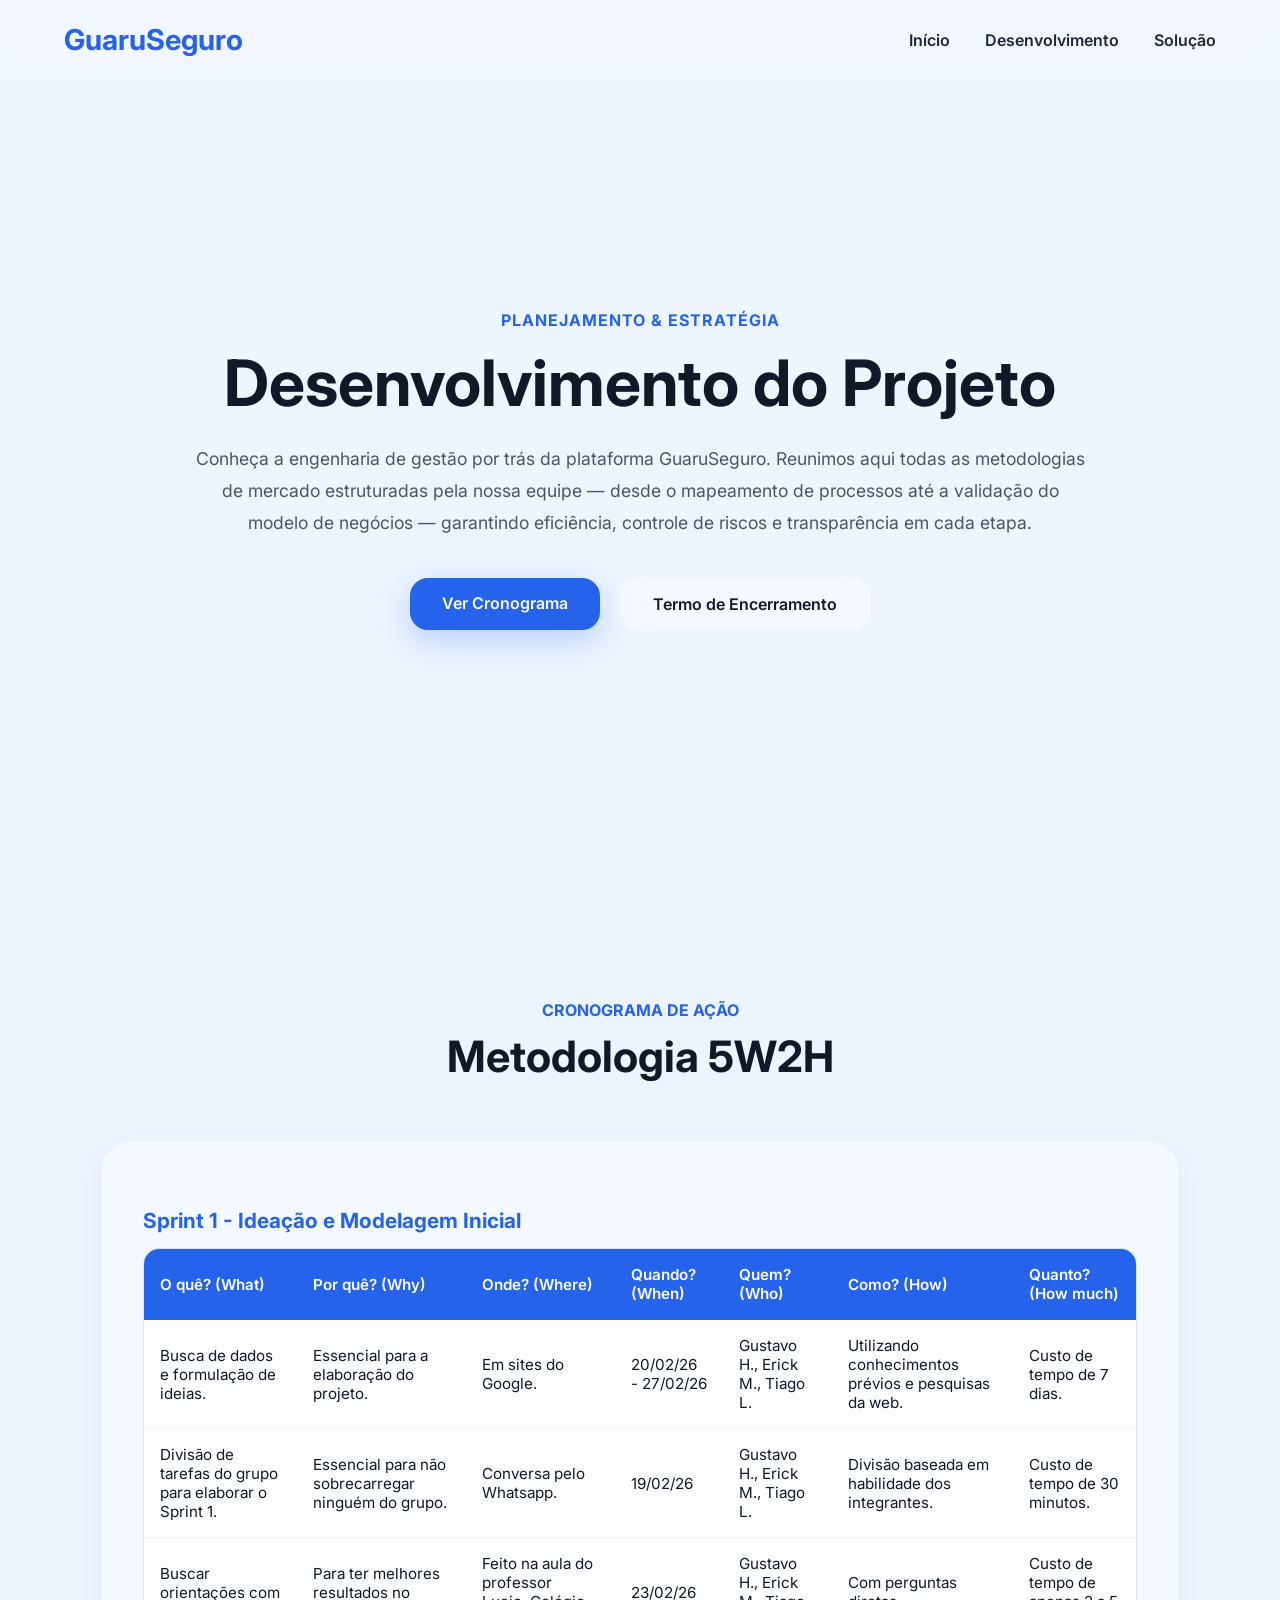
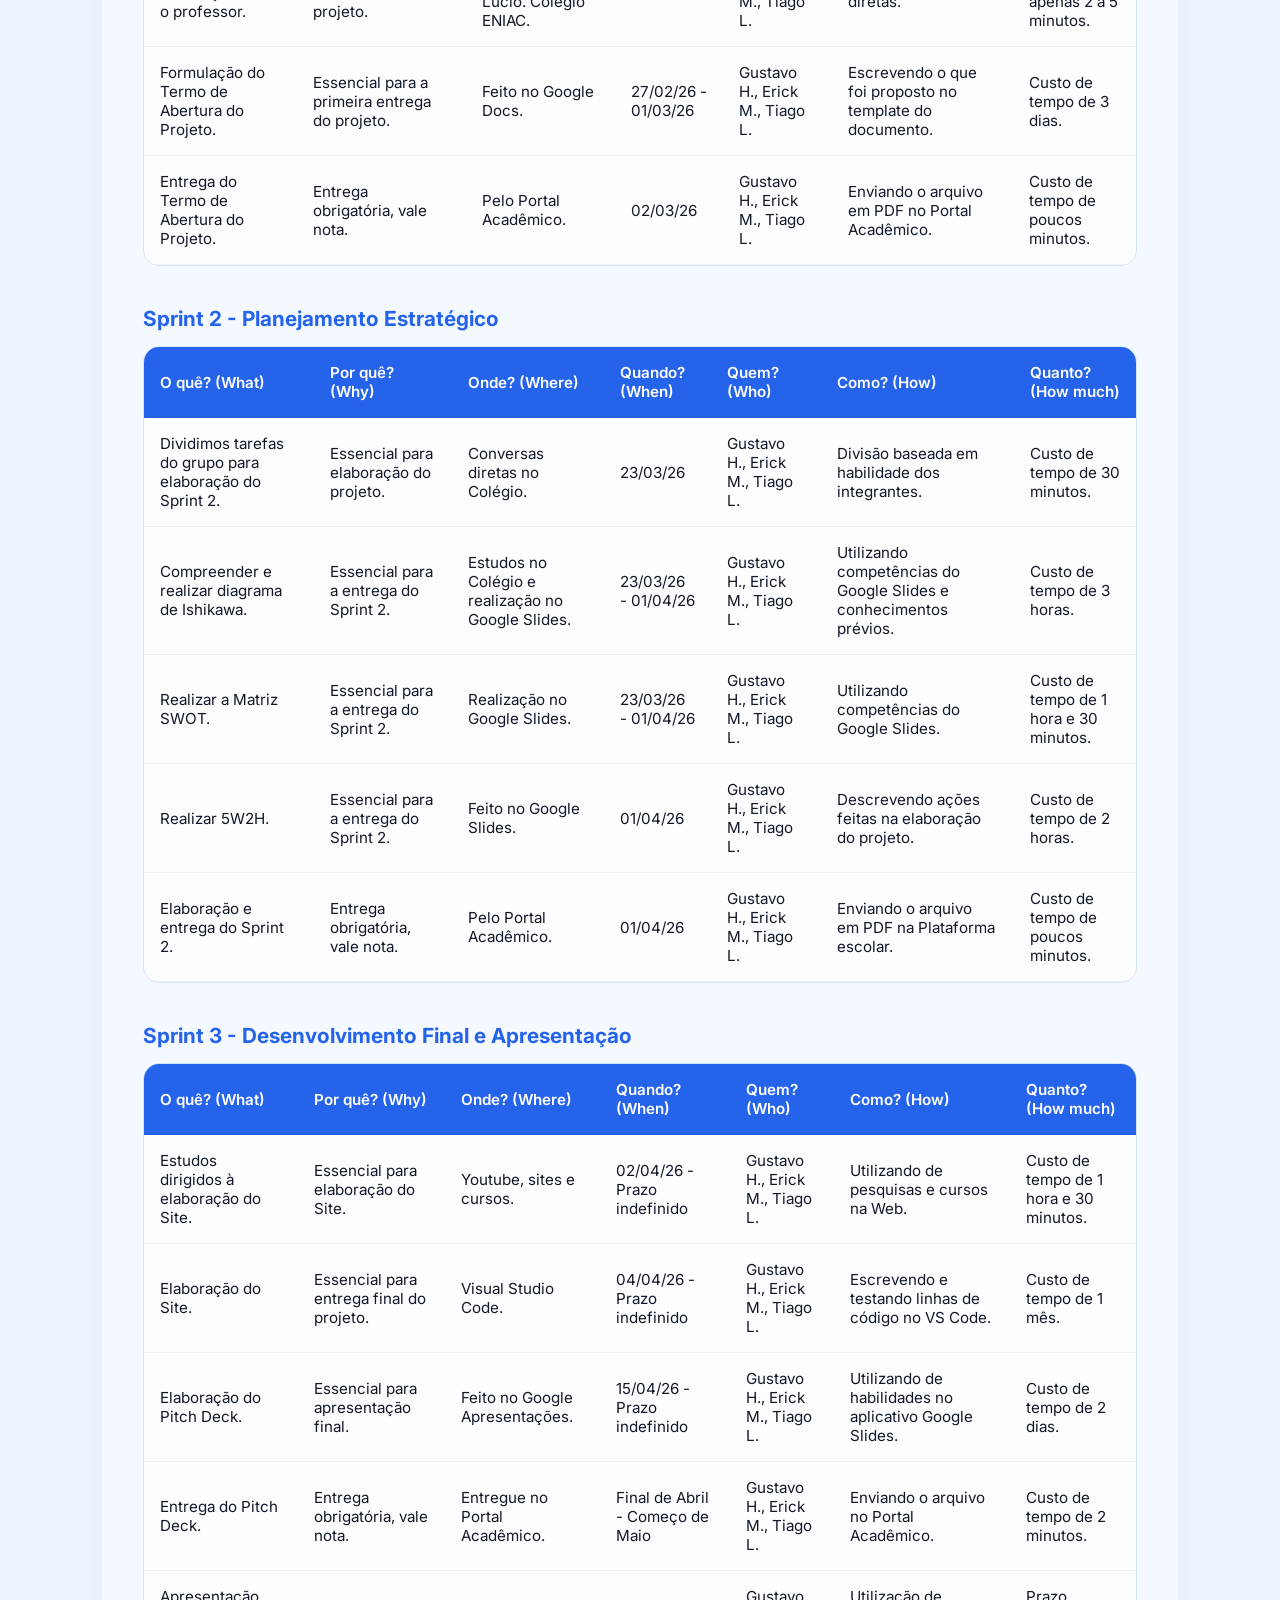
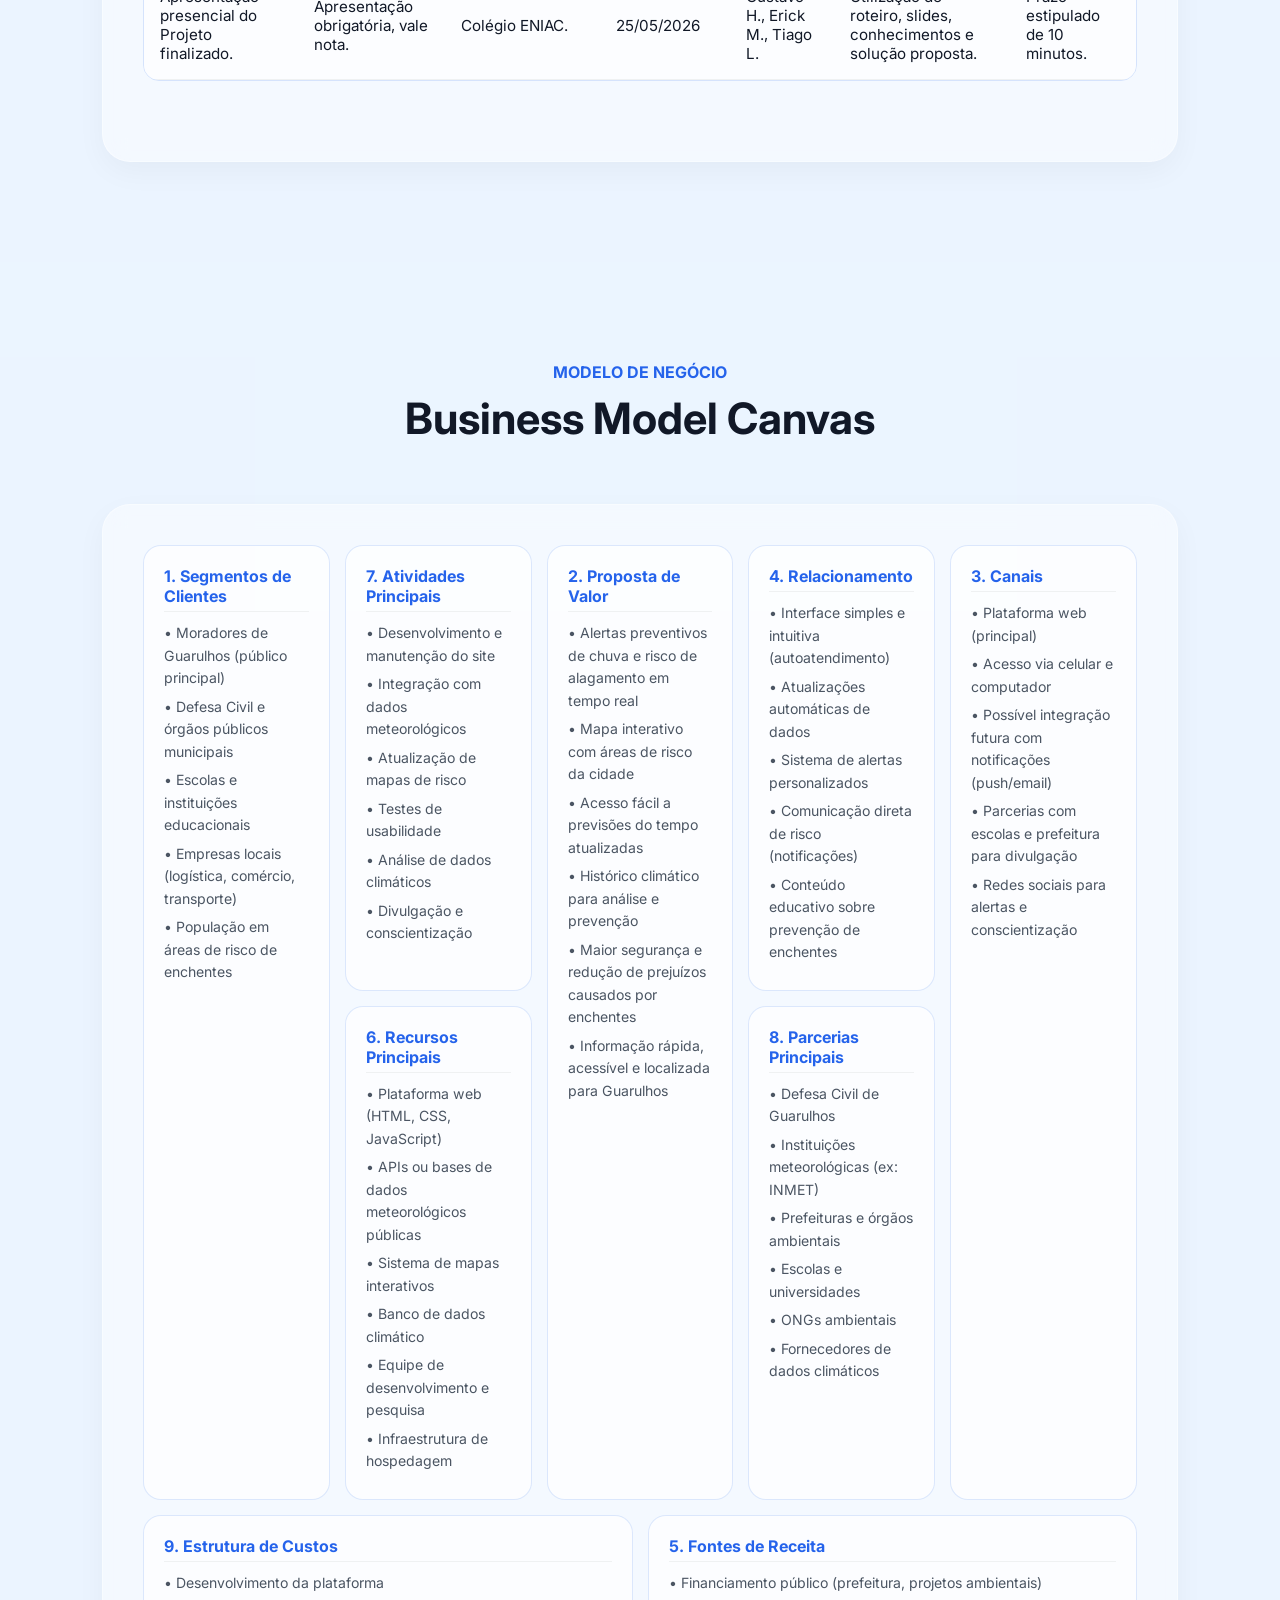
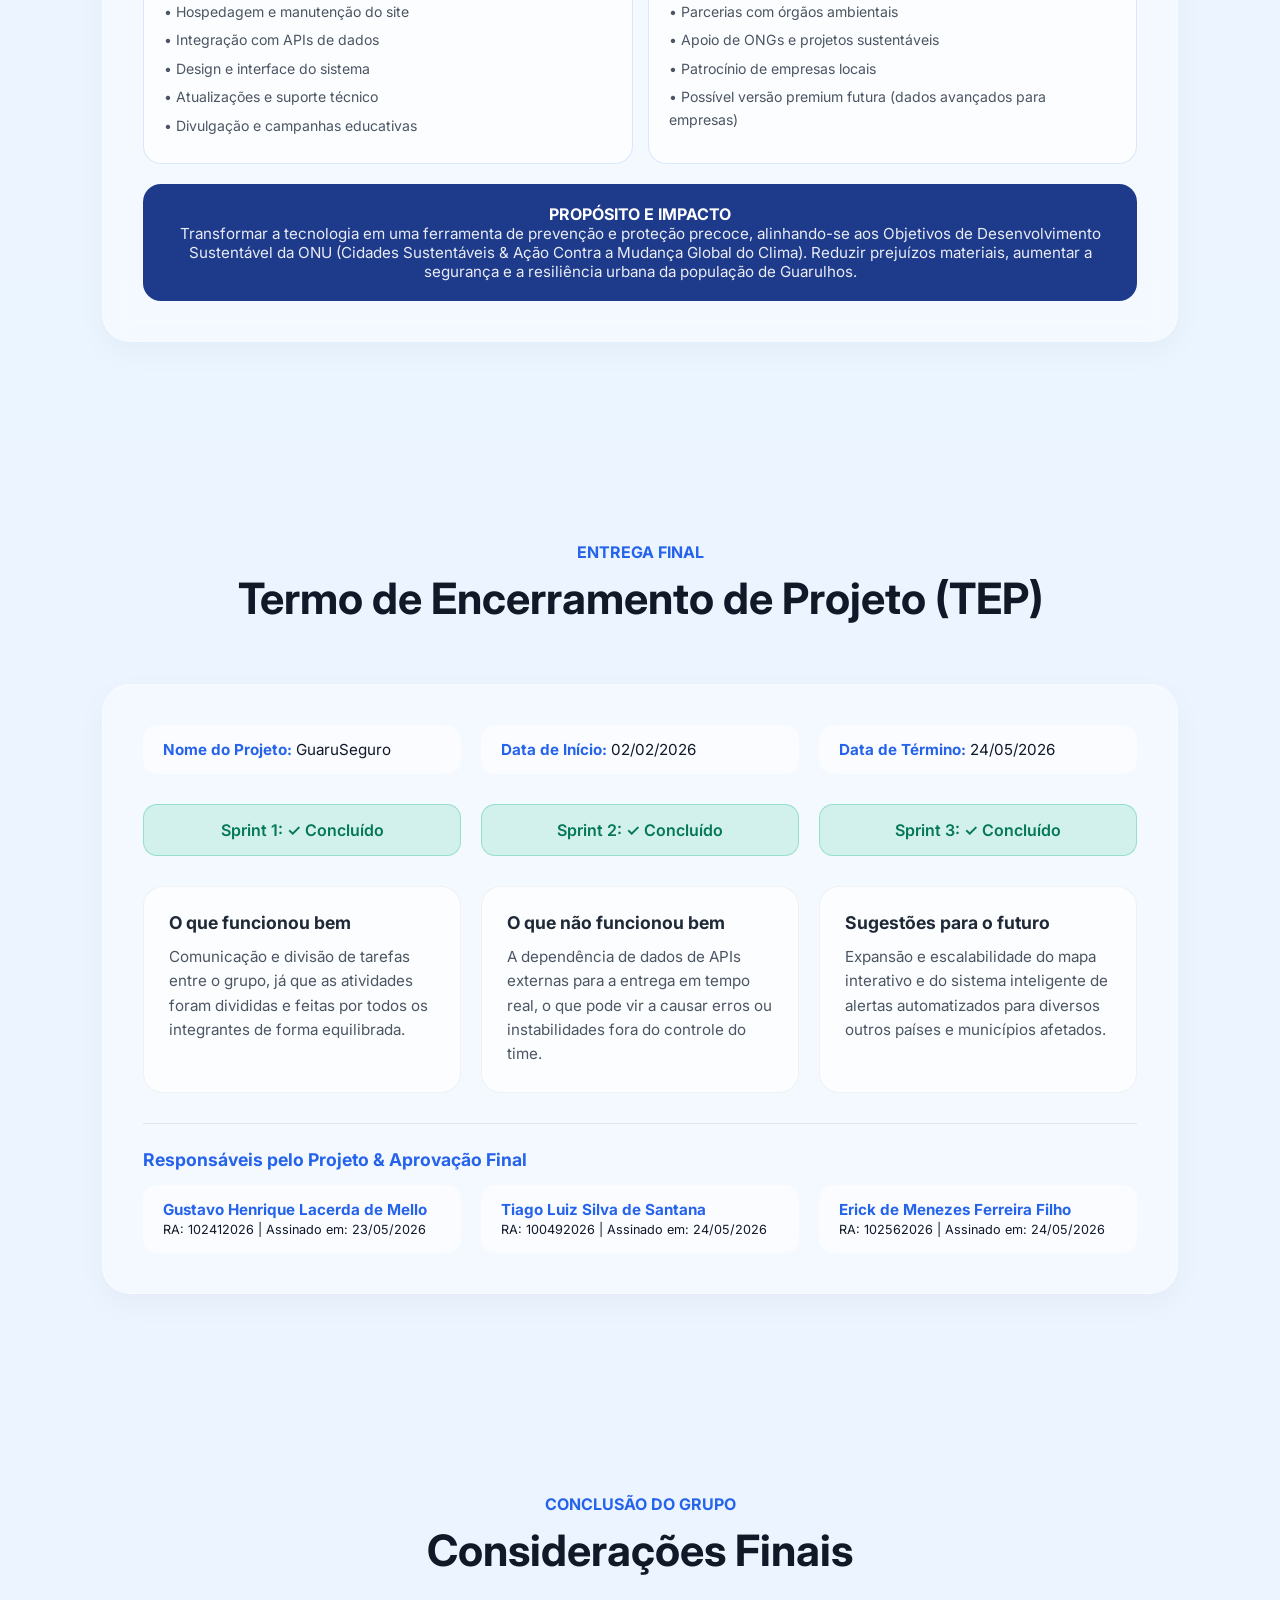
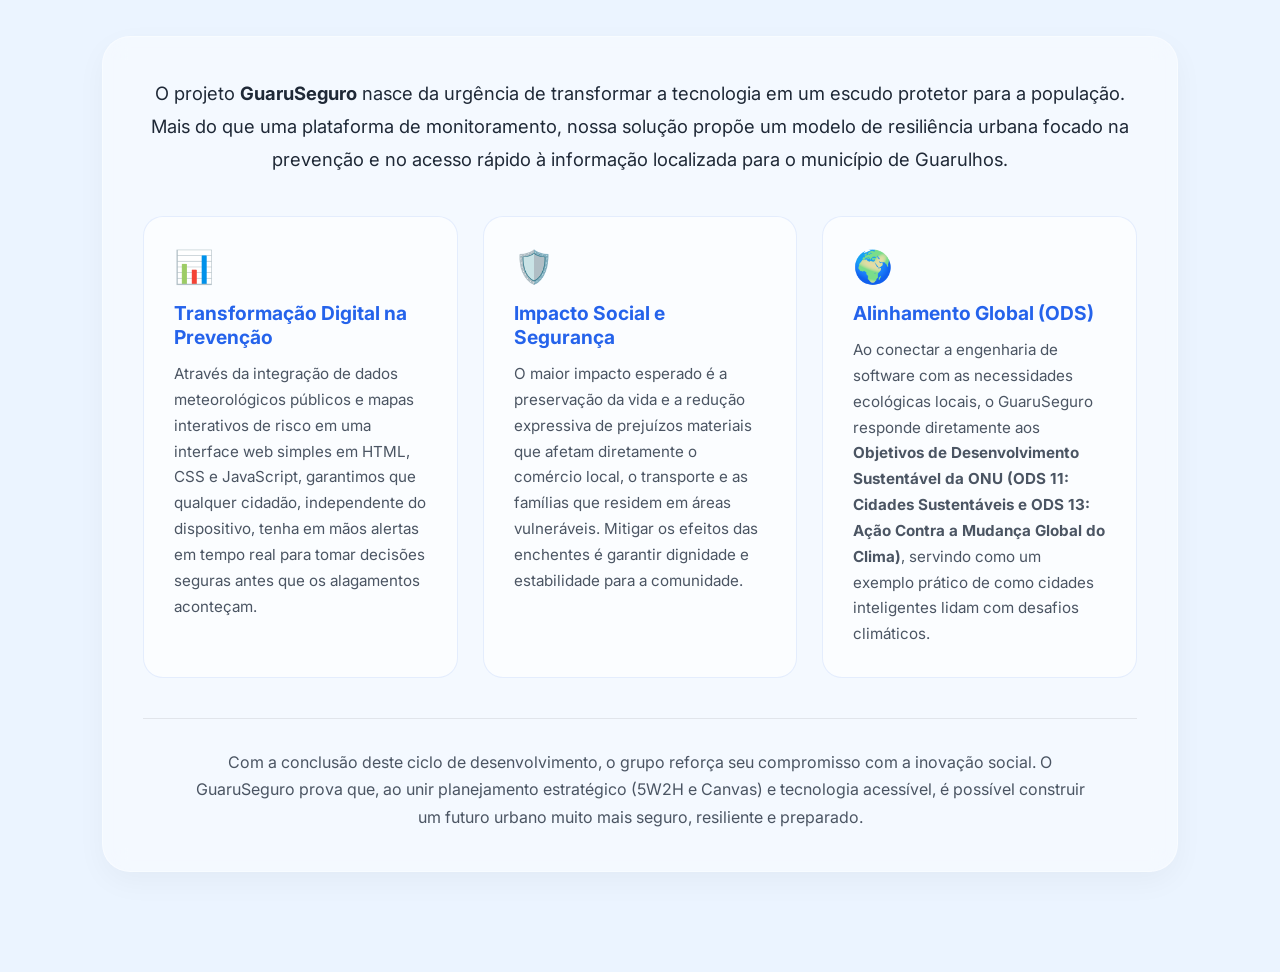
==== commit 793217a1: "🫧 feat: Atualização Definições" ====
--- a/pages/development.html
+++ b/pages/development.html
@@ -748,119 +748,6 @@
     </div>
   </section>
 
-  <section id="swot" style="background: rgba(235, 244, 255, 0.4);">
-    <div class="section-title">
-      <p>ANÁLISE DE CENÁRIO</p>
-      <h2>Matriz SWOT</h2>
-    </div>
-    <div class="glass-container swot-grid">
-      
-      <div class="swot-card swot-forcas">
-        <h3>✦ Forças <small>(Strengths)</small></h3>
-        <ul>
-          <li>Monitoramento e alertas em tempo real sobre enchentes;</li>
-          <li>Integração com dados meteorológicos públicos;</li>
-          <li>Impacto social positivo (redução de prejuízos e riscos);</li>
-          <li>Mapa interativo com áreas de risco.</li>
-        </ul>
-      </div>
-
-      <div class="swot-card swot-fraquezas">
-        <h3>⚠️ Fraquezas <small>(Weaknesses)</small></h3>
-        <ul>
-          <li>Dependência de dados públicos (podem estar desatualizados);</li>
-          <li>Conhecimentos ainda básicos em desenvolvimento de sistemas Web;</li>
-          <li>Dependência de conexão com internet;</li>
-          <li>Falhas na atualização em tempo real do site.</li>
-        </ul>
-      </div>
-
-      <div class="swot-card swot-oportunidades">
-        <h3>🚀 Oportunidades <small>(Opportunities)</small></h3>
-        <ul>
-          <li>Possibilidade de parcerias com prefeitura e instituições;</li>
-          <li>Expansão futura para outras cidades, aumentando o alcance;</li>
-          <li>Evolução tecnológica (novas ferramentas e dados);</li>
-          <li>Incentivos a projetos sustentáveis.</li>
-        </ul>
-      </div>
-
-      <div class="swot-card swot-ameacas">
-        <h3>🔥 Ameaças <small>(Threats)</small></h3>
-        <ul>
-          <li>Concorrência com outros aplicativos similares;</li>
-          <li>Falta de engajamento ou feedback dos usuários;</li>
-          <li>Baixa adesão da população;</li>
-          <li>Falta de dados confiáveis ou atualizados.</li>
-        </ul>
-      </div>
-
-    </div>
-  </section>
-
-  <section id="ishikawa">
-    <div class="section-title">
-      <p>ANÁLISE DE CAUSA-RAIZ</p>
-      <h2>Diagrama de Ishikawa</h2>
-    </div>
-    <div class="glass-container">
-      <div class="ishikawa-grid">
-        
-        <div class="ishikawa-box">
-          <h3>Tecnologia</h3>
-          <ul>
-            <li>Código mal otimizado</li>
-            <li>Bugs no sistema</li>
-          </ul>
-        </div>
-
-        <div class="ishikawa-box">
-          <h3>Dados</h3>
-          <ul>
-            <li>Dados desatualizados</li>
-            <li>Atraso na coleta de dados</li>
-          </ul>
-        </div>
-
-        <div class="ishikawa-box">
-          <h3>Pessoas</h3>
-          <ul>
-            <li>Equipe pouco experiente</li>
-            <li>Falta de treinamento</li>
-          </ul>
-        </div>
-
-        <div class="ishikawa-box">
-          <h3>Processo</h3>
-          <ul>
-            <li>Falta de monitoramento</li>
-            <li>Possíveis faltas de testes</li>
-          </ul>
-        </div>
-
-        <div class="ishikawa-box">
-          <h3>Infraestrutura</h3>
-          <ul>
-            <li>Servidor lento</li>
-            <li>Servidor pouco capacitado</li>
-          </ul>
-        </div>
-
-        <div class="ishikawa-box">
-          <h3>Externo</h3>
-          <ul>
-            <li>Falhas de internet</li>
-            <li>APIs instáveis</li>
-          </ul>
-        </div>
-
-      </div>
-
-      <div class="ishikawa-efeito">
-        Problema Central: Falhas na atualização em tempo real do site
-      </div>
-    </div>
-  </section>
 
   <section id="canvas" style="background: rgba(235, 244, 255, 0.4);">
     <div class="section-title">
@@ -1041,6 +928,119 @@
 
     </div>
   </section>
+
+  <section id="consideracoes-finais">
+    <div class="section-title">
+      <p>CONCLUSÃO DO GRUPO</p>
+      <h2>Considerações Finais</h2>
+    </div>
+    
+    <div class="glass-container">
+      <div class="conclusao-content">
+        <p class="conclusao-texto-principal">
+          O projeto <strong>GuaruSeguro</strong> nasce da urgência de transformar a tecnologia em um escudo protetor para a população. Mais do que uma plataforma de monitoramento, nossa solução propõe um modelo de resiliência urbana focado na prevenção e no acesso rápido à informação localizada para o município de Guarulhos.
+        </p>
+
+        <div class="impacto-grid">
+          <div class="impacto-card">
+            <div class="impacto-icon">📊</div>
+            <h3>Transformação Digital na Prevenção</h3>
+            <p>Através da integração de dados meteorológicos públicos e mapas interativos de risco em uma interface web simples em HTML, CSS e JavaScript, garantimos que qualquer cidadão, independente do dispositivo, tenha em mãos alertas em tempo real para tomar decisões seguras antes que os alagamentos aconteçam.</p>
+          </div>
+
+          <div class="impacto-card">
+            <div class="impacto-icon">🛡️</div>
+            <h3>Impacto Social e Segurança</h3>
+            <p>O maior impacto esperado é a preservação da vida e a redução expressiva de prejuízos materiais que afetam diretamente o comércio local, o transporte e as famílias que residem em áreas vulneráveis. Mitigar os efeitos das enchentes é garantir dignidade e estabilidade para a comunidade.</p>
+          </div>
+
+          <div class="impacto-card">
+            <div class="impacto-icon">🌍</div>
+            <h3>Alinhamento Global (ODS)</h3>
+            <p>Ao conectar a engenharia de software com as necessidades ecológicas locais, o GuaruSeguro responde diretamente aos <strong>Objetivos de Desenvolvimento Sustentável da ONU (ODS 11: Cidades Sustentáveis e ODS 13: Ação Contra a Mudança Global do Clima)</strong>, servindo como um exemplo prático de como cidades inteligentes lidam com desafios climáticos.</p>
+          </div>
+        </div>
+
+        <div class="conclusao-footer">
+          <p>Com a conclusão deste ciclo de desenvolvimento, o grupo reforça seu compromisso com a inovação social. O GuaruSeguro prova que, ao unir planejamento estratégico (5W2H e Canvas) e tecnologia acessível, é possível construir um futuro urbano muito mais seguro, resiliente e preparado.</p>
+        </div>
+      </div>
+    </div>
+  </section>
+
+  <style>
+    #consideracoes-finais {
+      background: rgba(235, 244, 255, 0.2);
+    }
+    
+    .conclusao-texto-principal {
+      font-size: 1.15rem;
+      line-height: 1.8;
+      color: #1f2937;
+      text-align: center;
+      max-width: 1000px;
+      margin: 0 auto 40px;
+    }
+
+    .impacto-grid {
+      display: grid;
+      grid-template-columns: repeat(3, 1fr);
+      gap: 25px;
+      margin-bottom: 40px;
+    }
+
+    .impacto-card {
+      background: rgba(255, 255, 255, 0.6);
+      border: 1px solid rgba(37, 99, 235, 0.1);
+      padding: 30px;
+      border-radius: 20px;
+      transition: transform 0.3s ease, box-shadow 0.3s ease;
+    }
+
+    .impacto-card:hover {
+      transform: translateY(-5px);
+      box-shadow: 0 12px 25px rgba(37, 99, 235, 0.08);
+    }
+
+    .impacto-icon {
+      font-size: 2rem;
+      margin-bottom: 15px;
+    }
+
+    .impacto-card h3 {
+      font-size: 1.2rem;
+      color: #2563eb;
+      margin-bottom: 12px;
+      font-weight: 700;
+    }
+
+    .impacto-card p {
+      font-size: 0.95rem;
+      color: #4b5563;
+      line-height: 1.7;
+    }
+
+    .conclusao-footer {
+      border-top: 1px solid rgba(0, 0, 0, 0.08);
+      padding-top: 30px;
+      text-align: center;
+    }
+
+    .conclusao-footer p {
+      font-size: 1rem;
+      color: #4b5563;
+      line-height: 1.7;
+      max-width: 900px;
+      margin: 0 auto;
+    }
+
+    /* Ajuste de Responsividade */
+    @media(max-width: 1024px) {
+      .impacto-grid {
+        grid-template-columns: 1fr;
+      }
+    }
+  </style>
   <script>
 document.addEventListener('DOMContentLoaded', () => {
   const body = document.body;
